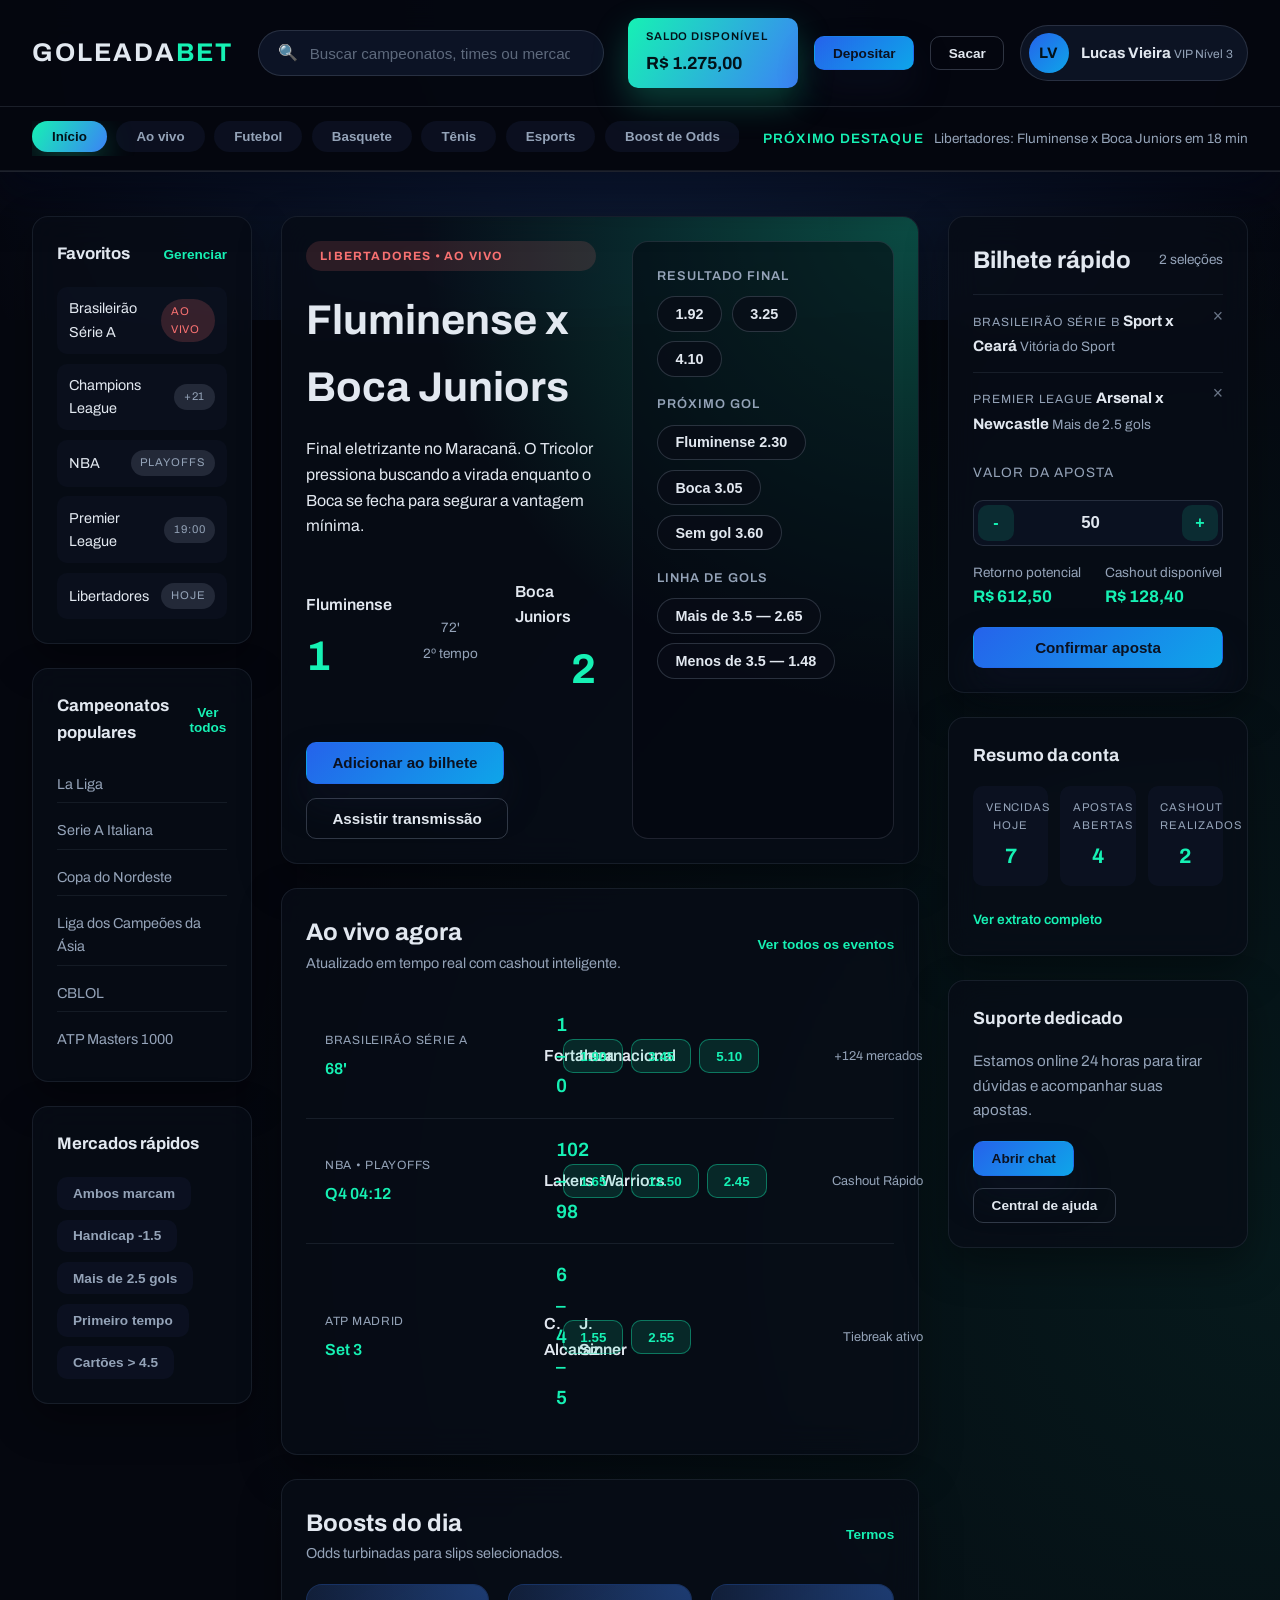
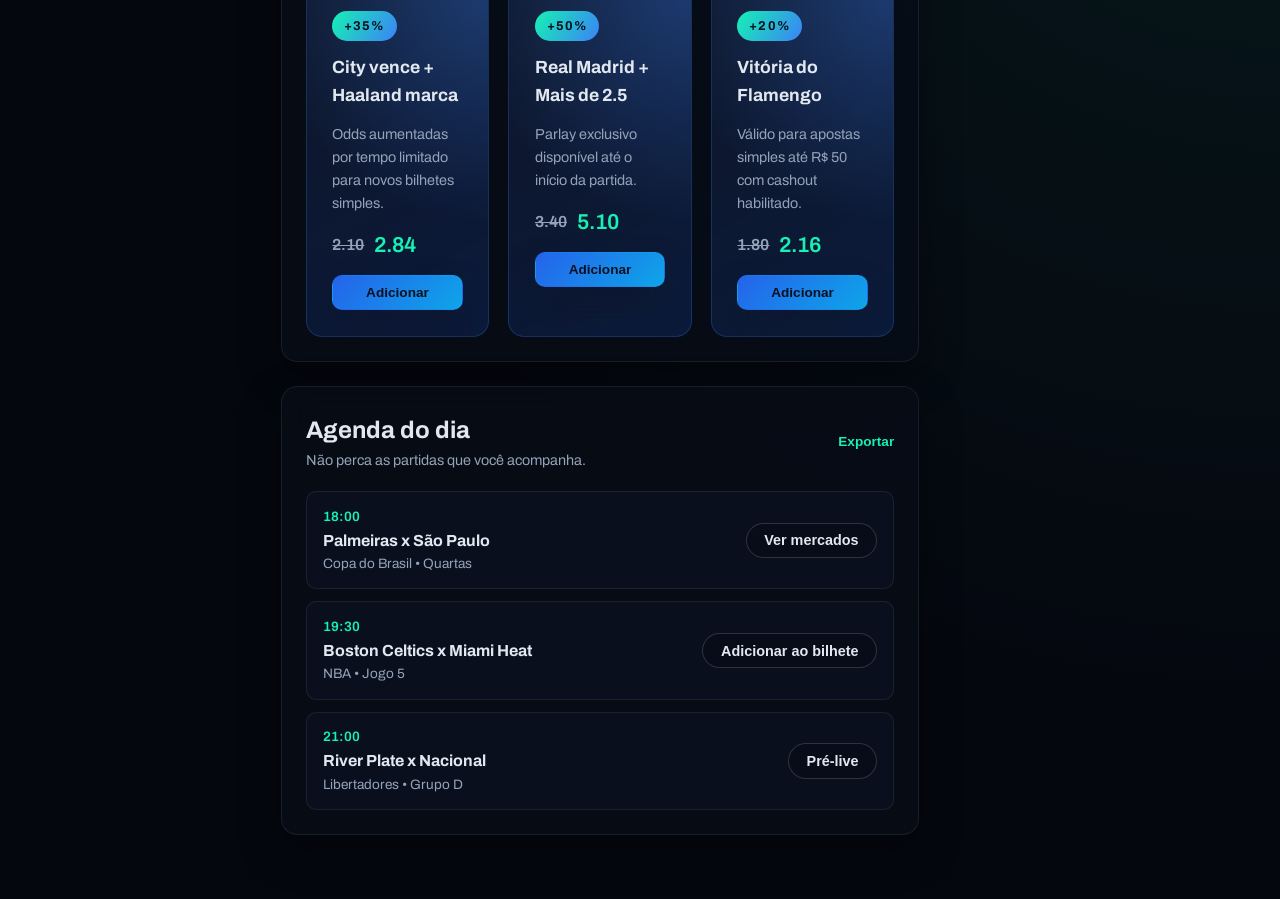
==== dashboard.html @ 5bf26a2f "feat: criar dashboard logado" ====
<!DOCTYPE html>
<html lang="pt-BR">
  <head>
    <meta charset="UTF-8" />
    <meta name="viewport" content="width=device-width, initial-scale=1.0" />
    <title>GoleadaBet &mdash; Painel do jogador</title>
    <link
      rel="preconnect"
      href="https://fonts.googleapis.com"
    />
    <link
      rel="preconnect"
      href="https://fonts.gstatic.com"
      crossorigin
    />
    <link
      href="https://fonts.googleapis.com/css2?family=Archivo:wght@400;500;600;700&display=swap"
      rel="stylesheet"
    />
    <link rel="stylesheet" href="styles.css" />
    <script defer src="script.js"></script>
  </head>
  <body class="dashboard-page">
    <header class="dashboard-header">
      <div class="container dashboard-header__top">
        <div class="logo">Goleada<span>Bet</span></div>
        <form class="dashboard-search" role="search">
          <label for="global-search" class="sr-only">Buscar eventos</label>
          <span aria-hidden="true" class="search-icon">🔍</span>
          <input
            id="global-search"
            type="search"
            placeholder="Buscar campeonatos, times ou mercados"
          />
        </form>
        <div class="header-widgets">
          <div class="balance-card">
            <span class="balance-label">Saldo disponível</span>
            <strong class="balance-amount">R$ 1.275,00</strong>
          </div>
          <button class="btn primary small">Depositar</button>
          <button class="btn ghost small">Sacar</button>
          <div class="user-chip">
            <span class="user-avatar" aria-hidden="true">LV</span>
            <div>
              <strong class="user-name">Lucas Vieira</strong>
              <span class="user-tier">VIP Nível 3</span>
            </div>
          </div>
        </div>
      </div>
      <div class="dashboard-header__nav">
        <div class="container dashboard-header__nav-inner">
          <nav class="category-scroll" aria-label="Navegação principal">
            <button class="category-button active" type="button">Início</button>
            <button class="category-button" type="button">Ao vivo</button>
            <button class="category-button" type="button">Futebol</button>
            <button class="category-button" type="button">Basquete</button>
            <button class="category-button" type="button">Tênis</button>
            <button class="category-button" type="button">Esports</button>
            <button class="category-button" type="button">Boost de Odds</button>
            <button class="category-button" type="button">Promoções</button>
            <button class="category-button" type="button">Resultados</button>
          </nav>
          <div class="live-ticker" role="status">
            <span class="ticker-label">Próximo destaque</span>
            <span class="ticker-match">Libertadores: Fluminense x Boca Juniors em 18 min</span>
          </div>
        </div>
      </div>
    </header>

    <main class="dashboard-main">
      <div class="container dashboard-grid">
        <aside class="dashboard-sidebar" aria-label="Listas de esportes e campeonatos">
          <section class="sidebar-card panel">
            <header class="sidebar-card__header">
              <h2>Favoritos</h2>
              <button class="link-button" type="button">Gerenciar</button>
            </header>
            <ul class="sidebar-list">
              <li>
                <span>Brasileirão Série A</span>
                <span class="sidebar-pill live">AO VIVO</span>
              </li>
              <li>
                <span>Champions League</span>
                <span class="sidebar-pill">+21</span>
              </li>
              <li>
                <span>NBA</span>
                <span class="sidebar-pill">Playoffs</span>
              </li>
              <li>
                <span>Premier League</span>
                <span class="sidebar-pill">19:00</span>
              </li>
              <li>
                <span>Libertadores</span>
                <span class="sidebar-pill">Hoje</span>
              </li>
            </ul>
          </section>

          <section class="sidebar-card panel">
            <header class="sidebar-card__header">
              <h2>Campeonatos populares</h2>
              <button class="link-button" type="button">Ver todos</button>
            </header>
            <ul class="sidebar-list secondary">
              <li>La Liga</li>
              <li>Serie A Italiana</li>
              <li>Copa do Nordeste</li>
              <li>Liga dos Campeões da Ásia</li>
              <li>CBLOL</li>
              <li>ATP Masters 1000</li>
            </ul>
          </section>

          <section class="sidebar-card panel">
            <header class="sidebar-card__header">
              <h2>Mercados rápidos</h2>
            </header>
            <div class="quick-markets">
              <button class="quick-market" type="button">Ambos marcam</button>
              <button class="quick-market" type="button">Handicap -1.5</button>
              <button class="quick-market" type="button">Mais de 2.5 gols</button>
              <button class="quick-market" type="button">Primeiro tempo</button>
              <button class="quick-market" type="button">Cartões &gt; 4.5</button>
            </div>
          </section>
        </aside>

        <div class="dashboard-content">
          <section class="featured-live panel" data-animate="fade-up">
            <div class="featured-live__info">
              <span class="pill pill-live">Libertadores &bull; Ao vivo</span>
              <h1>Fluminense x Boca Juniors</h1>
              <p>
                Final eletrizante no Maracanã. O Tricolor pressiona buscando a virada
                enquanto o Boca se fecha para segurar a vantagem mínima.
              </p>
              <div class="scoreboard">
                <div class="scoreboard-team">
                  <span class="team-name">Fluminense</span>
                  <strong class="team-score">1</strong>
                </div>
                <div class="scoreboard-status">
                  <span class="status-minute">72'</span>
                  <span class="status-period">2º tempo</span>
                </div>
                <div class="scoreboard-team">
                  <span class="team-name">Boca Juniors</span>
                  <strong class="team-score">2</strong>
                </div>
              </div>
              <div class="featured-actions">
                <button class="btn primary">Adicionar ao bilhete</button>
                <button class="btn ghost">Assistir transmissão</button>
              </div>
            </div>
            <div class="featured-live__markets">
              <div class="market-block">
                <span class="market-label">Resultado final</span>
                <div class="market-options">
                  <button class="odd-pill" type="button">1.92</button>
                  <button class="odd-pill" type="button">3.25</button>
                  <button class="odd-pill" type="button">4.10</button>
                </div>
              </div>
              <div class="market-block">
                <span class="market-label">Próximo gol</span>
                <div class="market-options">
                  <button class="odd-pill" type="button">Fluminense 2.30</button>
                  <button class="odd-pill" type="button">Boca 3.05</button>
                  <button class="odd-pill" type="button">Sem gol 3.60</button>
                </div>
              </div>
              <div class="market-block">
                <span class="market-label">Linha de gols</span>
                <div class="market-options">
                  <button class="odd-pill" type="button">Mais de 3.5 &mdash; 2.65</button>
                  <button class="odd-pill" type="button">Menos de 3.5 &mdash; 1.48</button>
                </div>
              </div>
            </div>
          </section>

          <section class="event-group panel" aria-labelledby="ao-vivo-agora">
            <header class="group-header">
              <div>
                <h2 id="ao-vivo-agora">Ao vivo agora</h2>
                <p>Atualizado em tempo real com cashout inteligente.</p>
              </div>
              <button class="link-button" type="button">Ver todos os eventos</button>
            </header>
            <div class="event-table" role="list">
              <article class="event-row" role="listitem">
                <div class="event-league">
                  <span>Brasileirão Série A</span>
                  <span class="event-minute">68'</span>
                </div>
                <div class="event-teams">
                  <span>Fortaleza</span>
                  <span class="event-score">1 &ndash; 0</span>
                  <span>Internacional</span>
                </div>
                <div class="event-odds">
                  <button class="odd-button" type="button">1.90</button>
                  <button class="odd-button" type="button">3.45</button>
                  <button class="odd-button" type="button">5.10</button>
                </div>
                <div class="event-extra">
                  <span>+124 mercados</span>
                </div>
              </article>
              <article class="event-row" role="listitem">
                <div class="event-league">
                  <span>NBA &bull; Playoffs</span>
                  <span class="event-minute">Q4 04:12</span>
                </div>
                <div class="event-teams">
                  <span>Lakers</span>
                  <span class="event-score">102 &ndash; 98</span>
                  <span>Warriors</span>
                </div>
                <div class="event-odds">
                  <button class="odd-button" type="button">1.65</button>
                  <button class="odd-button" type="button">12.50</button>
                  <button class="odd-button" type="button">2.45</button>
                </div>
                <div class="event-extra">
                  <span>Cashout Rápido</span>
                </div>
              </article>
              <article class="event-row" role="listitem">
                <div class="event-league">
                  <span>ATP Madrid</span>
                  <span class="event-minute">Set 3</span>
                </div>
                <div class="event-teams">
                  <span>C. Alcaraz</span>
                  <span class="event-score">6 &ndash; 4 &ndash; 5</span>
                  <span>J. Sinner</span>
                </div>
                <div class="event-odds">
                  <button class="odd-button" type="button">1.55</button>
                  <button class="odd-button" type="button">2.55</button>
                </div>
                <div class="event-extra">
                  <span>Tiebreak ativo</span>
                </div>
              </article>
            </div>
          </section>

          <section class="event-group panel" aria-labelledby="boosts-dia">
            <header class="group-header">
              <div>
                <h2 id="boosts-dia">Boosts do dia</h2>
                <p>Odds turbinadas para slips selecionados.</p>
              </div>
              <button class="link-button" type="button">Termos</button>
            </header>
            <div class="boost-grid">
              <article class="boost-card" data-animate="fade-up">
                <span class="boost-label">+35%</span>
                <h3>City vence + Haaland marca</h3>
                <p>Odds aumentadas por tempo limitado para novos bilhetes simples.</p>
                <div class="boost-odds">
                  <span class="old-odds">2.10</span>
                  <span class="new-odds">2.84</span>
                </div>
                <button class="btn primary small" type="button">Adicionar</button>
              </article>
              <article class="boost-card" data-animate="fade-up">
                <span class="boost-label">+50%</span>
                <h3>Real Madrid + Mais de 2.5</h3>
                <p>Parlay exclusivo disponível até o início da partida.</p>
                <div class="boost-odds">
                  <span class="old-odds">3.40</span>
                  <span class="new-odds">5.10</span>
                </div>
                <button class="btn primary small" type="button">Adicionar</button>
              </article>
              <article class="boost-card" data-animate="fade-up">
                <span class="boost-label">+20%</span>
                <h3>Vitória do Flamengo</h3>
                <p>Válido para apostas simples até R$ 50 com cashout habilitado.</p>
                <div class="boost-odds">
                  <span class="old-odds">1.80</span>
                  <span class="new-odds">2.16</span>
                </div>
                <button class="btn primary small" type="button">Adicionar</button>
              </article>
            </div>
          </section>

          <section class="event-group panel" aria-labelledby="agenda-dia">
            <header class="group-header">
              <div>
                <h2 id="agenda-dia">Agenda do dia</h2>
                <p>Não perca as partidas que você acompanha.</p>
              </div>
              <button class="link-button" type="button">Exportar</button>
            </header>
            <ul class="upcoming-list">
              <li>
                <div>
                  <span class="upcoming-time">18:00</span>
                  <strong>Palmeiras x São Paulo</strong>
                  <span class="upcoming-league">Copa do Brasil &bull; Quartas</span>
                </div>
                <button class="odd-pill" type="button">Ver mercados</button>
              </li>
              <li>
                <div>
                  <span class="upcoming-time">19:30</span>
                  <strong>Boston Celtics x Miami Heat</strong>
                  <span class="upcoming-league">NBA &bull; Jogo 5</span>
                </div>
                <button class="odd-pill" type="button">Adicionar ao bilhete</button>
              </li>
              <li>
                <div>
                  <span class="upcoming-time">21:00</span>
                  <strong>River Plate x Nacional</strong>
                  <span class="upcoming-league">Libertadores &bull; Grupo D</span>
                </div>
                <button class="odd-pill" type="button">Pré-live</button>
              </li>
            </ul>
          </section>
        </div>

        <aside class="dashboard-right" aria-label="Resumo da conta e bilhete">
          <section class="betslip panel" aria-labelledby="bilhete-titulo">
            <header class="betslip-header">
              <h2 id="bilhete-titulo">Bilhete rápido</h2>
              <span class="betslip-count">2 seleções</span>
            </header>
            <div class="betslip-selections">
              <article class="selection">
                <div>
                  <span class="selection-league">Brasileirão Série B</span>
                  <strong class="selection-match">Sport x Ceará</strong>
                  <span class="selection-market">Vitória do Sport</span>
                </div>
                <button class="remove-selection" type="button" aria-label="Remover seleção">&times;</button>
              </article>
              <article class="selection">
                <div>
                  <span class="selection-league">Premier League</span>
                  <strong class="selection-match">Arsenal x Newcastle</strong>
                  <span class="selection-market">Mais de 2.5 gols</span>
                </div>
                <button class="remove-selection" type="button" aria-label="Remover seleção">&times;</button>
              </article>
            </div>
            <div class="betslip-stake">
              <label for="stake" class="stake-label">Valor da aposta</label>
              <div class="stake-control">
                <button type="button" class="stake-adjust">-</button>
                <input id="stake" type="number" value="50" min="10" step="10" />
                <button type="button" class="stake-adjust">+</button>
              </div>
              <div class="stake-summary">
                <div>
                  <span>Retorno potencial</span>
                  <strong>R$ 612,50</strong>
                </div>
                <div>
                  <span>Cashout disponível</span>
                  <strong>R$ 128,40</strong>
                </div>
              </div>
              <button class="btn primary full" type="button">Confirmar aposta</button>
            </div>
          </section>

          <section class="account panel">
            <h2>Resumo da conta</h2>
            <dl class="account-stats">
              <div>
                <dt>Vencidas hoje</dt>
                <dd>7</dd>
              </div>
              <div>
                <dt>Apostas abertas</dt>
                <dd>4</dd>
              </div>
              <div>
                <dt>Cashout realizados</dt>
                <dd>2</dd>
              </div>
            </dl>
            <a class="link-button" href="#">Ver extrato completo</a>
          </section>

          <section class="support panel">
            <h2>Suporte dedicado</h2>
            <p>Estamos online 24 horas para tirar dúvidas e acompanhar suas apostas.</p>
            <div class="support-actions">
              <button class="btn primary small" type="button">Abrir chat</button>
              <button class="btn ghost small" type="button">Central de ajuda</button>
            </div>
          </section>
        </aside>
      </div>
    </main>
  </body>
</html>
---- styles.css ----
:root {
  --color-background: #05070f;
  --color-surface: #0f172a;
  --color-surface-light: rgba(15, 23, 42, 0.7);
  --color-card: rgba(255, 255, 255, 0.06);
  --color-highlight: #16f1b4;
  --color-highlight-dark: #13c592;
  --color-accent: #4b8bff;
  --color-text: #e2e8f0;
  --color-muted: #94a3b8;
  --radius-lg: 24px;
  --radius-md: 16px;
  --radius-sm: 10px;
  --shadow-soft: 0 20px 35px rgba(15, 23, 42, 0.45);
  --shadow-card: 0 16px 40px rgba(0, 0, 0, 0.35);
  --gradient-primary: linear-gradient(135deg, #2563eb, #0ea5e9);
  --gradient-highlight: linear-gradient(120deg, #16f1b4, #3b82f6);
}

* {
  margin: 0;
  padding: 0;
  box-sizing: border-box;
}

body {
  font-family: 'Archivo', system-ui, -apple-system, BlinkMacSystemFont, 'Segoe UI',
    sans-serif;
  background: radial-gradient(circle at top, rgba(59, 130, 246, 0.14), transparent)
      0 0/100% 300px no-repeat,
    var(--color-background);
  color: var(--color-text);
  line-height: 1.6;
  min-height: 100vh;
}

a {
  color: inherit;
  text-decoration: none;
}

img {
  max-width: 100%;
  display: block;
}

html.js [data-animate='fade-up'] {
  opacity: 0;
  transform: translateY(28px);
  transition: opacity 0.6s ease, transform 0.6s ease;
}

.in-view {
  opacity: 1 !important;
  transform: translateY(0) !important;
}

.container {
  width: min(1200px, 92vw);
  margin: 0 auto;
}

.top-bar {
  background: rgba(15, 23, 42, 0.9);
  border-bottom: 1px solid rgba(148, 163, 184, 0.2);
  font-size: 0.85rem;
  color: var(--color-muted);
  position: relative;
  z-index: 10;
}

.top-bar .container {
  display: flex;
  justify-content: center;
  gap: 0.75rem;
  padding: 0.6rem 0;
  letter-spacing: 0.03em;
}

.main-nav {
  position: sticky;
  top: 0;
  z-index: 50;
  background: rgba(5, 7, 15, 0.85);
  backdrop-filter: blur(18px);
  border-bottom: 1px solid rgba(148, 163, 184, 0.2);
}

.main-nav .container {
  display: flex;
  align-items: center;
  justify-content: space-between;
  gap: 1rem;
  padding: 1rem 0;
}

.logo {
  font-weight: 700;
  font-size: 1.6rem;
  letter-spacing: 0.08em;
  text-transform: uppercase;
}

.logo span {
  color: var(--color-highlight);
}

.nav-links {
  list-style: none;
  display: flex;
  gap: 1.5rem;
  font-size: 0.95rem;
  color: var(--color-muted);
}

.nav-links a:hover {
  color: var(--color-highlight);
}

.nav-actions {
  display: flex;
  gap: 0.75rem;
}

.btn {
  padding: 0.7rem 1.6rem;
  font-weight: 600;
  font-size: 0.95rem;
  border-radius: var(--radius-sm);
  border: 1px solid transparent;
  cursor: pointer;
  transition: all 0.3s ease;
}

.btn.primary {
  background: var(--gradient-primary);
  color: #0b1120;
  box-shadow: var(--shadow-soft);
}

.btn.primary:hover {
  filter: brightness(1.1);
  transform: translateY(-2px);
}

.btn.ghost {
  background: transparent;
  border-color: rgba(148, 163, 184, 0.3);
  color: var(--color-text);
}

.btn.ghost:hover {
  border-color: var(--color-highlight);
  color: var(--color-highlight);
}

.btn.full {
  width: 100%;
}

main section {
  padding: clamp(3rem, 6vw, 5.5rem) 0;
}

.hero {
  background: radial-gradient(circle at top right, rgba(37, 99, 235, 0.22), transparent 55%),
    radial-gradient(circle at center left, rgba(20, 184, 166, 0.28), transparent 60%);
}

.hero .container {
  display: grid;
  grid-template-columns: repeat(2, minmax(0, 1fr));
  gap: 3rem;
  align-items: center;
}

.hero h1 {
  font-size: clamp(2.4rem, 4vw, 3.4rem);
  line-height: 1.15;
  margin-bottom: 1rem;
}

.hero p {
  max-width: 520px;
  color: var(--color-muted);
  margin-bottom: 1.5rem;
}

.hero-actions {
  display: flex;
  gap: 1rem;
  flex-wrap: wrap;
  margin-bottom: 2rem;
}

.hero-stats {
  display: grid;
  grid-template-columns: repeat(3, minmax(0, 1fr));
  gap: 1rem;
}

.stat-card {
  background: rgba(15, 23, 42, 0.7);
  padding: 1.1rem 1rem;
  border-radius: var(--radius-md);
  border: 1px solid rgba(148, 163, 184, 0.15);
}

.stat-value {
  font-size: 1.3rem;
  font-weight: 700;
  display: block;
}

.stat-label {
  font-size: 0.85rem;
  color: var(--color-muted);
}

.hero-card {
  background: linear-gradient(160deg, rgba(59, 130, 246, 0.25), rgba(14, 165, 233, 0.1));
  padding: 2rem;
  border-radius: var(--radius-lg);
  border: 1px solid rgba(148, 163, 184, 0.2);
  backdrop-filter: blur(14px);
  box-shadow: var(--shadow-card);
  display: flex;
  flex-direction: column;
  gap: 1.5rem;
}

.hero-card__header {
  display: flex;
  align-items: center;
  justify-content: space-between;
  gap: 0.75rem;
  font-size: 0.9rem;
  color: var(--color-muted);
}

.live-dot {
  width: 10px;
  height: 10px;
  border-radius: 50%;
  background: #f87171;
  position: relative;
  display: inline-block;
}

.live-dot::after {
  content: '';
  position: absolute;
  inset: -6px;
  border-radius: 50%;
  border: 1px solid rgba(248, 113, 113, 0.6);
}

.hero-card__match {
  display: grid;
  grid-template-columns: repeat(3, minmax(0, 1fr));
  align-items: center;
  gap: 1.5rem;
}

.team {
  display: flex;
  flex-direction: column;
  gap: 0.4rem;
}

.team-name {
  font-weight: 600;
}

.team-score {
  font-size: 1.6rem;
  font-weight: 700;
}

.match-info {
  text-align: center;
  font-size: 0.85rem;
  color: var(--color-muted);
}

.hero-card__markets {
  display: grid;
  gap: 1rem;
}

.hero-card__markets div {
  display: flex;
  align-items: center;
  justify-content: space-between;
  font-size: 0.9rem;
}

.hero-card__markets strong {
  font-size: 1.1rem;
  color: var(--color-highlight);
}

.features .container {
  display: grid;
  grid-template-columns: repeat(3, minmax(0, 1fr));
  gap: 1.5rem;
}

.feature-card {
  background: var(--color-card);
  padding: 2rem;
  border-radius: var(--radius-md);
  border: 1px solid rgba(148, 163, 184, 0.1);
  backdrop-filter: blur(8px);
}

.feature-card h3 {
  margin-bottom: 0.75rem;
  font-size: 1.3rem;
}

.feature-card p {
  color: var(--color-muted);
  font-size: 0.95rem;
}

.section-header {
  display: flex;
  justify-content: space-between;
  align-items: center;
  flex-wrap: wrap;
  gap: 1.5rem;
  margin-bottom: 2.5rem;
}

.section-header h2 {
  font-size: clamp(1.8rem, 3vw, 2.4rem);
}

.section-header p {
  color: var(--color-muted);
}

.filters {
  display: flex;
  gap: 0.75rem;
  background: rgba(15, 23, 42, 0.6);
  padding: 0.5rem;
  border-radius: 999px;
  border: 1px solid rgba(148, 163, 184, 0.15);
}

.filter-button {
  border: none;
  background: transparent;
  color: var(--color-muted);
  font-weight: 600;
  padding: 0.45rem 1.2rem;
  border-radius: 999px;
  cursor: pointer;
  transition: all 0.3s ease;
}

.filter-button.active {
  background: var(--gradient-highlight);
  color: #021219;
  box-shadow: 0 10px 20px rgba(22, 241, 180, 0.25);
}

.odds-grid {
  display: grid;
  grid-template-columns: repeat(4, minmax(0, 1fr));
  gap: 1.5rem;
}

.odds-card {
  background: rgba(8, 13, 23, 0.8);
  border: 1px solid rgba(148, 163, 184, 0.12);
  border-radius: var(--radius-md);
  padding: 1.75rem;
  display: flex;
  flex-direction: column;
  gap: 1.2rem;
  position: relative;
  overflow: hidden;
  min-height: 240px;
}

.odds-card.hidden {
  display: none;
}

.odds-card::before {
  content: '';
  position: absolute;
  inset: 0;
  background: linear-gradient(140deg, rgba(37, 99, 235, 0.18), transparent 55%);
  pointer-events: none;
}

.odds-card header,
.odds-card footer,
.odds-card .match,
.odds-card .stat-line {
  position: relative;
  z-index: 1;
}

.odds-card header {
  display: flex;
  justify-content: space-between;
  font-size: 0.85rem;
  color: var(--color-muted);
}

.match {
  display: grid;
  gap: 1rem;
}

.club {
  display: flex;
  align-items: center;
  justify-content: space-between;
}

.club strong {
  font-size: 1.1rem;
  color: var(--color-highlight);
}

.split-line {
  height: 1px;
  background: rgba(148, 163, 184, 0.1);
}

.stat-line {
  display: flex;
  align-items: center;
  justify-content: space-between;
  font-size: 0.9rem;
  color: var(--color-muted);
}

.odds-card footer {
  display: flex;
  align-items: center;
  justify-content: space-between;
  font-size: 0.8rem;
  color: var(--color-muted);
}

.upcoming {
  background: linear-gradient(180deg, rgba(15, 23, 42, 0.7), transparent 80%);
}

.schedule {
  display: grid;
  grid-template-columns: repeat(4, minmax(0, 1fr));
  gap: 1.5rem;
}

.schedule article {
  background: rgba(8, 11, 20, 0.82);
  border-radius: var(--radius-md);
  padding: 1.8rem;
  border: 1px solid rgba(148, 163, 184, 0.12);
  backdrop-filter: blur(6px);
  display: grid;
  gap: 0.75rem;
}

.schedule h3 {
  font-size: 1.2rem;
}

.schedule p {
  color: var(--color-muted);
  font-size: 0.9rem;
}

.schedule .tag {
  font-size: 0.8rem;
  letter-spacing: 0.08em;
  text-transform: uppercase;
  color: var(--color-highlight);
}

.schedule .odds {
  display: flex;
  gap: 1rem;
  color: var(--color-highlight);
  font-weight: 600;
}

.promotions {
  background: linear-gradient(135deg, rgba(16, 185, 129, 0.08), rgba(59, 130, 246, 0.08));
}

.promo-grid {
  display: grid;
  grid-template-columns: repeat(3, minmax(0, 1fr));
  gap: 1.5rem;
}

.promo-card {
  padding: 2.2rem;
  border-radius: var(--radius-md);
  background: rgba(2, 6, 23, 0.85);
  border: 1px solid rgba(148, 163, 184, 0.15);
  display: grid;
  gap: 1rem;
  position: relative;
  overflow: hidden;
}

.promo-card::after {
  content: '';
  position: absolute;
  inset: 0;
  background: linear-gradient(145deg, rgba(22, 241, 180, 0.18), transparent 60%);
  pointer-events: none;
}

.promo-card h3 {
  font-size: 1.4rem;
}

.promo-card p {
  font-size: 0.95rem;
  color: var(--color-muted);
}

.promo-card .bonus {
  display: inline-flex;
  align-items: center;
  justify-content: center;
  padding: 0.4rem 0.8rem;
  border-radius: 999px;
  background: rgba(22, 241, 180, 0.12);
  color: var(--color-highlight);
  font-size: 0.8rem;
  font-weight: 700;
}

.app-banner .container {
  background: linear-gradient(135deg, rgba(37, 99, 235, 0.25), rgba(30, 64, 175, 0.7));
  border-radius: var(--radius-lg);
  padding: clamp(2.5rem, 4vw, 4rem);
  display: grid;
  grid-template-columns: repeat(2, minmax(0, 1fr));
  gap: 3rem;
  align-items: center;
  border: 1px solid rgba(148, 163, 184, 0.25);
  box-shadow: var(--shadow-card);
  position: relative;
  overflow: hidden;
}

.app-banner .container::after {
  content: '';
  position: absolute;
  inset: 0;
  background: linear-gradient(140deg, rgba(22, 241, 180, 0.2), transparent 60%);
  pointer-events: none;
}

.app-content {
  position: relative;
  z-index: 1;
  display: grid;
  gap: 1.2rem;
}

.app-content p {
  color: rgba(226, 232, 240, 0.85);
}

.store-buttons {
  display: flex;
  gap: 1rem;
  flex-wrap: wrap;
}

.store {
  display: inline-flex;
  align-items: center;
  justify-content: center;
  padding: 0.7rem 1.4rem;
  border-radius: 12px;
  font-weight: 600;
  border: 1px solid rgba(226, 232, 240, 0.3);
  transition: transform 0.3s ease;
}

.store:hover {
  transform: translateY(-2px);
}

.store.apple {
  background: rgba(15, 23, 42, 0.6);
}

.store.android {
  background: rgba(22, 241, 180, 0.12);
  color: var(--color-highlight);
}

.app-phones {
  position: relative;
  height: 320px;
}

.phone {
  position: absolute;
  width: 160px;
  height: 320px;
  border-radius: 32px;
  background: radial-gradient(circle at top, rgba(15, 23, 42, 0.1), rgba(15, 23, 42, 0.8)),
    #020617;
  border: 6px solid rgba(226, 232, 240, 0.08);
  top: 0;
  right: 20%;
  transform: rotate(-6deg);
  box-shadow: var(--shadow-soft);
}

.phone.secondary {
  right: 0;
  top: 30px;
  transform: rotate(8deg);
}

.footer {
  background: #030712;
  border-top: 1px solid rgba(148, 163, 184, 0.2);
  padding: 3rem 0;
}

.footer .container {
  display: grid;
  grid-template-columns: minmax(0, 1fr) minmax(0, 1.2fr) minmax(0, 0.8fr);
  gap: 2.5rem;
  align-items: flex-start;
}

.footer p {
  color: var(--color-muted);
  margin-top: 0.6rem;
}

.footer-links {
  display: grid;
  grid-template-columns: repeat(3, minmax(0, 1fr));
  gap: 1.5rem;
}

.footer-links h4 {
  margin-bottom: 0.75rem;
  font-size: 0.95rem;
  text-transform: uppercase;
  letter-spacing: 0.08em;
}

.footer-links a {
  display: block;
  margin-bottom: 0.4rem;
  color: var(--color-muted);
  font-size: 0.9rem;
}

.footer-links a:hover {
  color: var(--color-highlight);
}

.footer-social {
  display: grid;
  gap: 0.75rem;
  justify-items: flex-end;
}

.footer-social .social-links {
  display: flex;
  gap: 0.8rem;
}

.footer-social a {
  color: var(--color-muted);
  font-size: 0.9rem;
}

.footer-social a:hover {
  color: var(--color-highlight);
}

@media (max-width: 1024px) {
  .hero .container,
  .app-banner .container {
    grid-template-columns: 1fr;
  }

  .hero-card {
    order: -1;
  }

  .odds-grid {
    grid-template-columns: repeat(2, minmax(0, 1fr));
  }

  .schedule {
    grid-template-columns: repeat(2, minmax(0, 1fr));
  }

  .features .container,
  .promo-grid {
    grid-template-columns: repeat(2, minmax(0, 1fr));
  }

  .footer .container {
    grid-template-columns: 1fr;
  }

  .footer-social {
    justify-items: flex-start;
  }
}

@media (max-width: 768px) {
  .nav-links {
    display: none;
  }

  .hero-stats {
    grid-template-columns: repeat(2, minmax(0, 1fr));
  }

  .odds-grid {
    grid-template-columns: 1fr;
  }

  .schedule {
    grid-template-columns: 1fr;
  }

  .features .container,
  .promo-grid {
    grid-template-columns: 1fr;
  }

  .app-phones {
    display: none;
  }
}

@media (max-width: 480px) {
  .hero-actions {
    flex-direction: column;
  }

  .hero-stats {
    grid-template-columns: 1fr;
  }

  .filters {
    width: 100%;
    justify-content: space-between;
  }

  .filter-button {
    flex: 1;
    padding-inline: 0.5rem;
  }

  .store-buttons {
    flex-direction: column;
    align-items: stretch;
  }
}

/* ===== Dashboard (área logada) ===== */
body.dashboard-page {
  background: radial-gradient(circle at top, rgba(59, 130, 246, 0.2), transparent)
      0 0/100% 320px no-repeat,
    radial-gradient(circle at center right, rgba(22, 241, 180, 0.08), transparent 60%),
    var(--color-background);
}

body.dashboard-page .container {
  width: min(1280px, 95vw);
}

body.dashboard-page main section {
  padding: 0;
}

.sr-only {
  position: absolute;
  width: 1px;
  height: 1px;
  padding: 0;
  margin: -1px;
  overflow: hidden;
  clip: rect(0, 0, 0, 0);
  white-space: nowrap;
  border: 0;
}

.dashboard-header {
  position: sticky;
  top: 0;
  z-index: 60;
  background: rgba(5, 7, 15, 0.96);
  backdrop-filter: blur(18px);
  border-bottom: 1px solid rgba(148, 163, 184, 0.18);
  box-shadow: 0 20px 40px rgba(2, 6, 23, 0.55);
}

.dashboard-header__top {
  display: flex;
  align-items: center;
  gap: 1.5rem;
  padding: 1.1rem 0;
}

.dashboard-search {
  flex: 1;
  display: flex;
  align-items: center;
  gap: 0.75rem;
  background: rgba(15, 23, 42, 0.85);
  border: 1px solid rgba(148, 163, 184, 0.2);
  border-radius: 999px;
  padding: 0.55rem 1.2rem;
  color: var(--color-muted);
}

.dashboard-search input {
  flex: 1;
  background: transparent;
  border: none;
  color: var(--color-text);
  font-size: 0.95rem;
  outline: none;
}

.dashboard-search input::placeholder {
  color: rgba(148, 163, 184, 0.6);
}

.search-icon {
  font-size: 1rem;
}

.header-widgets {
  display: flex;
  align-items: center;
  gap: 1rem;
}

.balance-card {
  background: var(--gradient-highlight);
  padding: 0.65rem 1.1rem;
  border-radius: var(--radius-sm);
  color: #021219;
  min-width: 170px;
  display: flex;
  flex-direction: column;
  gap: 0.25rem;
  box-shadow: 0 14px 35px rgba(22, 241, 180, 0.25);
}

.balance-label {
  font-size: 0.7rem;
  font-weight: 600;
  letter-spacing: 0.08em;
  text-transform: uppercase;
}

.balance-amount {
  font-size: 1.1rem;
  font-weight: 700;
}

.btn.small {
  padding: 0.55rem 1.1rem;
  font-size: 0.85rem;
}

.user-chip {
  display: flex;
  align-items: center;
  gap: 0.75rem;
  background: rgba(15, 23, 42, 0.8);
  border: 1px solid rgba(148, 163, 184, 0.2);
  border-radius: 999px;
  padding: 0.45rem 0.9rem 0.45rem 0.45rem;
}

.user-avatar {
  display: inline-flex;
  align-items: center;
  justify-content: center;
  width: 40px;
  height: 40px;
  border-radius: 999px;
  background: var(--gradient-primary);
  color: #021219;
  font-weight: 700;
  font-size: 0.95rem;
}

.user-name {
  font-size: 0.95rem;
}

.user-tier {
  font-size: 0.75rem;
  color: var(--color-muted);
}

.dashboard-header__nav {
  border-top: 1px solid rgba(148, 163, 184, 0.16);
  border-bottom: 1px solid rgba(148, 163, 184, 0.12);
  background: rgba(5, 7, 15, 0.92);
}

.dashboard-header__nav-inner {
  display: flex;
  align-items: center;
  justify-content: space-between;
  gap: 1.5rem;
  padding: 0.85rem 0;
}

.category-scroll {
  display: flex;
  gap: 0.6rem;
  overflow-x: auto;
  padding-bottom: 0.3rem;
  scrollbar-width: none;
}

.category-scroll::-webkit-scrollbar {
  display: none;
}

.category-button {
  border: none;
  background: rgba(15, 23, 42, 0.6);
  color: var(--color-muted);
  font-weight: 600;
  padding: 0.5rem 1.25rem;
  border-radius: 999px;
  cursor: pointer;
  transition: all 0.3s ease;
  white-space: nowrap;
}

.category-button:hover {
  color: var(--color-highlight);
}

.category-button.active {
  background: var(--gradient-highlight);
  color: #021219;
  box-shadow: 0 10px 30px rgba(22, 241, 180, 0.25);
}

.live-ticker {
  display: flex;
  align-items: center;
  gap: 0.65rem;
  color: var(--color-muted);
  font-size: 0.85rem;
  white-space: nowrap;
}

.ticker-label {
  text-transform: uppercase;
  letter-spacing: 0.08em;
  font-weight: 600;
  color: var(--color-highlight);
}

.dashboard-main {
  padding: 2.75rem 0 4rem;
}

.dashboard-grid {
  display: grid;
  grid-template-columns: 240px minmax(0, 1fr) 320px;
  gap: 1.8rem;
  align-items: flex-start;
}

.dashboard-sidebar,
.dashboard-content,
.dashboard-right {
  display: flex;
  flex-direction: column;
  gap: 1.5rem;
}

.dashboard-page .panel {
  background: rgba(8, 13, 23, 0.82);
  border: 1px solid rgba(148, 163, 184, 0.12);
  border-radius: var(--radius-md);
  padding: 1.5rem;
  box-shadow: var(--shadow-card);
  backdrop-filter: blur(16px);
}

.sidebar-card__header {
  display: flex;
  align-items: center;
  justify-content: space-between;
  margin-bottom: 1.2rem;
  gap: 0.75rem;
}

.sidebar-card h2 {
  font-size: 1.05rem;
}

.sidebar-list {
  list-style: none;
  display: flex;
  flex-direction: column;
  gap: 0.6rem;
}

.sidebar-list li {
  display: flex;
  align-items: center;
  justify-content: space-between;
  gap: 0.75rem;
  background: rgba(15, 23, 42, 0.4);
  border-radius: var(--radius-sm);
  padding: 0.65rem 0.75rem;
  transition: background 0.3s ease;
  font-size: 0.9rem;
}

.sidebar-list li:hover {
  background: rgba(37, 99, 235, 0.16);
}

.sidebar-list.secondary li {
  background: transparent;
  padding: 0.4rem 0;
  color: var(--color-muted);
  border-bottom: 1px solid rgba(148, 163, 184, 0.1);
  border-radius: 0;
}

.sidebar-list.secondary li:last-child {
  border-bottom: none;
}

.sidebar-pill {
  font-size: 0.7rem;
  text-transform: uppercase;
  letter-spacing: 0.08em;
  background: rgba(148, 163, 184, 0.18);
  color: var(--color-muted);
  border-radius: 999px;
  padding: 0.25rem 0.6rem;
}

.sidebar-pill.live {
  background: rgba(248, 113, 113, 0.18);
  color: #f87171;
}

.quick-markets {
  display: flex;
  flex-wrap: wrap;
  gap: 0.6rem;
}

.quick-market {
  border: none;
  border-radius: var(--radius-sm);
  padding: 0.55rem 1rem;
  background: rgba(15, 23, 42, 0.55);
  color: var(--color-muted);
  font-weight: 600;
  font-size: 0.85rem;
  cursor: pointer;
  transition: all 0.3s ease;
}

.quick-market:hover {
  background: rgba(37, 99, 235, 0.22);
  color: var(--color-highlight);
}

.featured-live {
  position: relative;
  overflow: hidden;
  display: grid;
  grid-template-columns: minmax(0, 1.05fr) minmax(0, 0.95fr);
  gap: 2.25rem;
  padding: 2.1rem 2.4rem;
  background: linear-gradient(135deg, rgba(37, 99, 235, 0.3), rgba(14, 165, 233, 0.08));
}

.featured-live::after {
  content: '';
  position: absolute;
  inset: 0;
  background: radial-gradient(circle at top right, rgba(22, 241, 180, 0.28), transparent 55%);
  pointer-events: none;
}

.featured-live__info {
  position: relative;
  z-index: 1;
  display: flex;
  flex-direction: column;
  gap: 1rem;
}

.pill {
  display: inline-flex;
  align-items: center;
  gap: 0.4rem;
  padding: 0.35rem 0.9rem;
  border-radius: 999px;
  font-size: 0.75rem;
  text-transform: uppercase;
  letter-spacing: 0.1em;
  background: rgba(15, 23, 42, 0.65);
  color: var(--color-highlight);
  font-weight: 700;
}

.pill-live {
  background: rgba(248, 113, 113, 0.15);
  color: #f87171;
}

.featured-live h1 {
  font-size: clamp(1.8rem, 3.4vw, 2.6rem);
}

.scoreboard {
  display: grid;
  grid-template-columns: repeat(3, minmax(0, 1fr));
  align-items: center;
  gap: 1.5rem;
  margin: 1.5rem 0;
}

.scoreboard-team {
  display: flex;
  flex-direction: column;
  gap: 0.35rem;
}

.scoreboard-team:last-child {
  align-items: flex-end;
}

.team-score {
  font-size: clamp(2rem, 4vw, 2.6rem);
  font-weight: 700;
  color: var(--color-highlight);
}

.scoreboard-status {
  text-align: center;
  font-size: 0.85rem;
  color: var(--color-muted);
  display: flex;
  flex-direction: column;
  gap: 0.25rem;
}

.featured-actions {
  display: flex;
  flex-wrap: wrap;
  gap: 0.9rem;
}

.featured-live__markets {
  position: relative;
  z-index: 1;
  display: flex;
  flex-direction: column;
  gap: 1.1rem;
  background: rgba(5, 7, 15, 0.55);
  border-radius: var(--radius-md);
  border: 1px solid rgba(148, 163, 184, 0.18);
  padding: 1.5rem;
}

.market-block {
  display: flex;
  flex-direction: column;
  gap: 0.6rem;
}

.market-label {
  font-size: 0.8rem;
  letter-spacing: 0.08em;
  text-transform: uppercase;
  color: var(--color-muted);
  font-weight: 600;
}

.market-options {
  display: flex;
  flex-wrap: wrap;
  gap: 0.6rem;
}

.odd-pill {
  display: inline-flex;
  align-items: center;
  gap: 0.35rem;
  border-radius: 999px;
  border: 1px solid rgba(148, 163, 184, 0.25);
  padding: 0.55rem 1.1rem;
  background: rgba(8, 13, 23, 0.75);
  color: var(--color-text);
  font-weight: 600;
  font-size: 0.9rem;
  cursor: pointer;
  transition: all 0.3s ease;
}

.odd-pill:hover {
  border-color: rgba(22, 241, 180, 0.55);
  color: var(--color-highlight);
}

.event-group {
  gap: 1.4rem;
}

.group-header {
  display: flex;
  align-items: center;
  justify-content: space-between;
  gap: 1.5rem;
  margin-bottom: 1.2rem;
}

.group-header p {
  color: var(--color-muted);
  font-size: 0.9rem;
}

.link-button {
  border: none;
  background: none;
  color: var(--color-highlight);
  font-weight: 600;
  font-size: 0.85rem;
  cursor: pointer;
  display: inline-flex;
  align-items: center;
  gap: 0.35rem;
}

.link-button:hover {
  text-decoration: underline;
}

.event-table {
  display: flex;
  flex-direction: column;
}

.event-row {
  display: grid;
  grid-template-columns: 200px minmax(0, 1fr) 220px 120px;
  align-items: center;
  gap: 1.2rem;
  padding: 1rem 1.2rem;
  border-top: 1px solid rgba(148, 163, 184, 0.12);
  transition: background 0.3s ease;
}

.event-row:first-child {
  border-top: none;
  border-radius: var(--radius-sm) var(--radius-sm) 0 0;
}

.event-row:last-child {
  border-radius: 0 0 var(--radius-sm) var(--radius-sm);
}

.event-row:hover {
  background: rgba(37, 99, 235, 0.12);
}

.event-league span:first-child {
  display: block;
  font-size: 0.75rem;
  letter-spacing: 0.06em;
  text-transform: uppercase;
  color: var(--color-muted);
}

.event-minute {
  display: inline-block;
  margin-top: 0.35rem;
  font-weight: 600;
  color: var(--color-highlight);
}

.event-teams {
  display: grid;
  grid-template-columns: minmax(0, 1fr) auto minmax(0, 1fr);
  gap: 0.75rem;
  font-weight: 600;
  align-items: center;
}

.event-score {
  font-size: 1.2rem;
  color: var(--color-highlight);
}

.event-odds {
  display: flex;
  gap: 0.5rem;
  flex-wrap: wrap;
}

.odd-button {
  border: 1px solid rgba(22, 241, 180, 0.4);
  background: rgba(22, 241, 180, 0.12);
  color: var(--color-highlight);
  font-weight: 600;
  padding: 0.55rem 1rem;
  border-radius: var(--radius-sm);
  cursor: pointer;
  transition: all 0.3s ease;
}

.odd-button:hover {
  transform: translateY(-2px);
  background: rgba(22, 241, 180, 0.2);
}

.event-extra {
  text-align: right;
  font-size: 0.8rem;
  color: var(--color-muted);
}

.boost-grid {
  display: grid;
  grid-template-columns: repeat(3, minmax(0, 1fr));
  gap: 1.2rem;
}

.boost-card {
  position: relative;
  overflow: hidden;
  display: flex;
  flex-direction: column;
  gap: 0.8rem;
  padding: 1.6rem;
  border-radius: var(--radius-md);
  border: 1px solid rgba(59, 130, 246, 0.24);
  background: linear-gradient(150deg, rgba(15, 23, 42, 0.9), rgba(37, 99, 235, 0.18));
}

.boost-card::after {
  content: '';
  position: absolute;
  inset: 0;
  background: radial-gradient(circle at top right, rgba(59, 130, 246, 0.35), transparent 60%);
  pointer-events: none;
}

.boost-card > * {
  position: relative;
  z-index: 1;
}

.boost-label {
  align-self: flex-start;
  background: var(--gradient-highlight);
  color: #021219;
  padding: 0.3rem 0.75rem;
  border-radius: 999px;
  font-size: 0.8rem;
  font-weight: 700;
  letter-spacing: 0.08em;
}

.boost-card h3 {
  font-size: 1.1rem;
}

.boost-card p {
  color: var(--color-muted);
  font-size: 0.9rem;
}

.boost-odds {
  display: flex;
  align-items: center;
  gap: 0.6rem;
  font-weight: 600;
}

.old-odds {
  color: var(--color-muted);
  text-decoration: line-through;
}

.new-odds {
  font-size: 1.35rem;
  color: var(--color-highlight);
}

.upcoming-list {
  list-style: none;
  display: flex;
  flex-direction: column;
  gap: 0.75rem;
}

.upcoming-list li {
  display: flex;
  align-items: center;
  justify-content: space-between;
  gap: 1rem;
  padding: 0.85rem 1rem;
  border-radius: var(--radius-sm);
  border: 1px solid rgba(148, 163, 184, 0.12);
  background: rgba(15, 23, 42, 0.45);
  transition: border 0.3s ease;
}

.upcoming-list li:hover {
  border-color: rgba(22, 241, 180, 0.45);
}

.upcoming-time {
  display: block;
  font-size: 0.85rem;
  font-weight: 600;
  color: var(--color-highlight);
}

.upcoming-league {
  display: block;
  font-size: 0.85rem;
  color: var(--color-muted);
}

.betslip {
  gap: 1.2rem;
}

.betslip-header {
  display: flex;
  align-items: center;
  justify-content: space-between;
  gap: 0.75rem;
  border-bottom: 1px solid rgba(148, 163, 184, 0.12);
  padding-bottom: 0.9rem;
}

.betslip-count {
  font-size: 0.85rem;
  color: var(--color-muted);
}

.selection {
  display: flex;
  align-items: flex-start;
  justify-content: space-between;
  gap: 0.85rem;
  padding: 0.8rem 0;
  border-bottom: 1px solid rgba(148, 163, 184, 0.12);
}

.selection:last-child {
  border-bottom: none;
}

.selection-league {
  font-size: 0.75rem;
  text-transform: uppercase;
  letter-spacing: 0.08em;
  color: var(--color-muted);
}

.selection-match {
  font-size: 0.95rem;
}

.selection-market {
  font-size: 0.85rem;
  color: var(--color-muted);
}

.remove-selection {
  background: none;
  border: none;
  color: rgba(148, 163, 184, 0.7);
  font-size: 1.1rem;
  line-height: 1;
  cursor: pointer;
  transition: color 0.3s ease;
}

.remove-selection:hover {
  color: var(--color-highlight);
}

.betslip-stake {
  display: flex;
  flex-direction: column;
  gap: 1rem;
  padding-top: 0.8rem;
}

.stake-label {
  font-size: 0.85rem;
  text-transform: uppercase;
  letter-spacing: 0.08em;
  color: var(--color-muted);
}

.stake-control {
  display: flex;
  align-items: center;
  gap: 0.35rem;
  background: rgba(15, 23, 42, 0.55);
  border-radius: var(--radius-sm);
  border: 1px solid rgba(148, 163, 184, 0.2);
  padding: 0.25rem;
}

.stake-control input {
  flex: 1;
  border: none;
  background: transparent;
  color: var(--color-text);
  text-align: center;
  font-size: 1.05rem;
  font-weight: 600;
  min-width: 0;
}

.stake-control input:focus-visible {
  outline: 2px solid rgba(37, 99, 235, 0.55);
  border-radius: var(--radius-sm);
}

.stake-adjust {
  width: 36px;
  height: 36px;
  border: none;
  background: rgba(22, 241, 180, 0.12);
  color: var(--color-highlight);
  border-radius: var(--radius-sm);
  font-weight: 700;
  font-size: 1rem;
  cursor: pointer;
  transition: all 0.3s ease;
}

.stake-adjust:hover {
  background: rgba(22, 241, 180, 0.22);
}

.stake-summary {
  display: grid;
  grid-template-columns: repeat(2, minmax(0, 1fr));
  gap: 0.85rem;
  font-size: 0.85rem;
  color: var(--color-muted);
}

.stake-summary strong {
  display: block;
  color: var(--color-highlight);
  font-size: 1.05rem;
}

.account h2,
.support h2 {
  font-size: 1.1rem;
  margin-bottom: 1rem;
}

.account-stats {
  display: grid;
  grid-template-columns: repeat(3, minmax(0, 1fr));
  gap: 0.75rem;
  margin-bottom: 1.2rem;
}

.account-stats div {
  background: rgba(15, 23, 42, 0.55);
  border-radius: var(--radius-sm);
  padding: 0.8rem;
  text-align: center;
}

.account-stats dt {
  font-size: 0.7rem;
  text-transform: uppercase;
  letter-spacing: 0.08em;
  color: var(--color-muted);
}

.account-stats dd {
  margin-top: 0.35rem;
  font-size: 1.3rem;
  font-weight: 700;
  color: var(--color-highlight);
}

.support p {
  color: var(--color-muted);
  font-size: 0.95rem;
  margin-bottom: 1.2rem;
}

.support-actions {
  display: flex;
  gap: 0.75rem;
  flex-wrap: wrap;
}

@media (max-width: 1280px) {
  .dashboard-grid {
    grid-template-columns: 220px minmax(0, 1fr) 300px;
  }
}

@media (max-width: 1150px) {
  .dashboard-grid {
    grid-template-columns: 220px minmax(0, 1fr);
  }

  .dashboard-right {
    order: 3;
  }

  .dashboard-right .panel {
    width: 100%;
  }
}

@media (max-width: 1024px) {
  .dashboard-header__top {
    flex-wrap: wrap;
  }

  .header-widgets {
    width: 100%;
    justify-content: flex-end;
    flex-wrap: wrap;
  }

  .dashboard-search {
    order: 3;
    width: 100%;
  }

  .dashboard-grid {
    grid-template-columns: minmax(0, 1fr);
  }

  .dashboard-sidebar {
    order: 2;
  }

  .dashboard-content {
    order: 1;
  }

  .dashboard-right {
    order: 3;
  }

  .featured-live {
    grid-template-columns: minmax(0, 1fr);
  }
}

@media (max-width: 768px) {
  .dashboard-header__nav-inner {
    flex-direction: column;
    align-items: flex-start;
  }

  .live-ticker {
    white-space: normal;
    align-self: stretch;
  }

  .event-row {
    grid-template-columns: minmax(0, 1fr);
    gap: 0.85rem;
    text-align: left;
  }

  .event-extra {
    text-align: left;
  }

  .boost-grid {
    grid-template-columns: repeat(2, minmax(0, 1fr));
  }

  .stake-summary {
    grid-template-columns: minmax(0, 1fr);
  }

  .account-stats {
    grid-template-columns: repeat(2, minmax(0, 1fr));
  }
}

@media (max-width: 580px) {
  .dashboard-header__top {
    gap: 1rem;
  }

  .header-widgets {
    justify-content: space-between;
  }

  .boost-grid {
    grid-template-columns: minmax(0, 1fr);
  }

  .upcoming-list li {
    flex-direction: column;
    align-items: flex-start;
  }

  .account-stats {
    grid-template-columns: minmax(0, 1fr);
  }
}
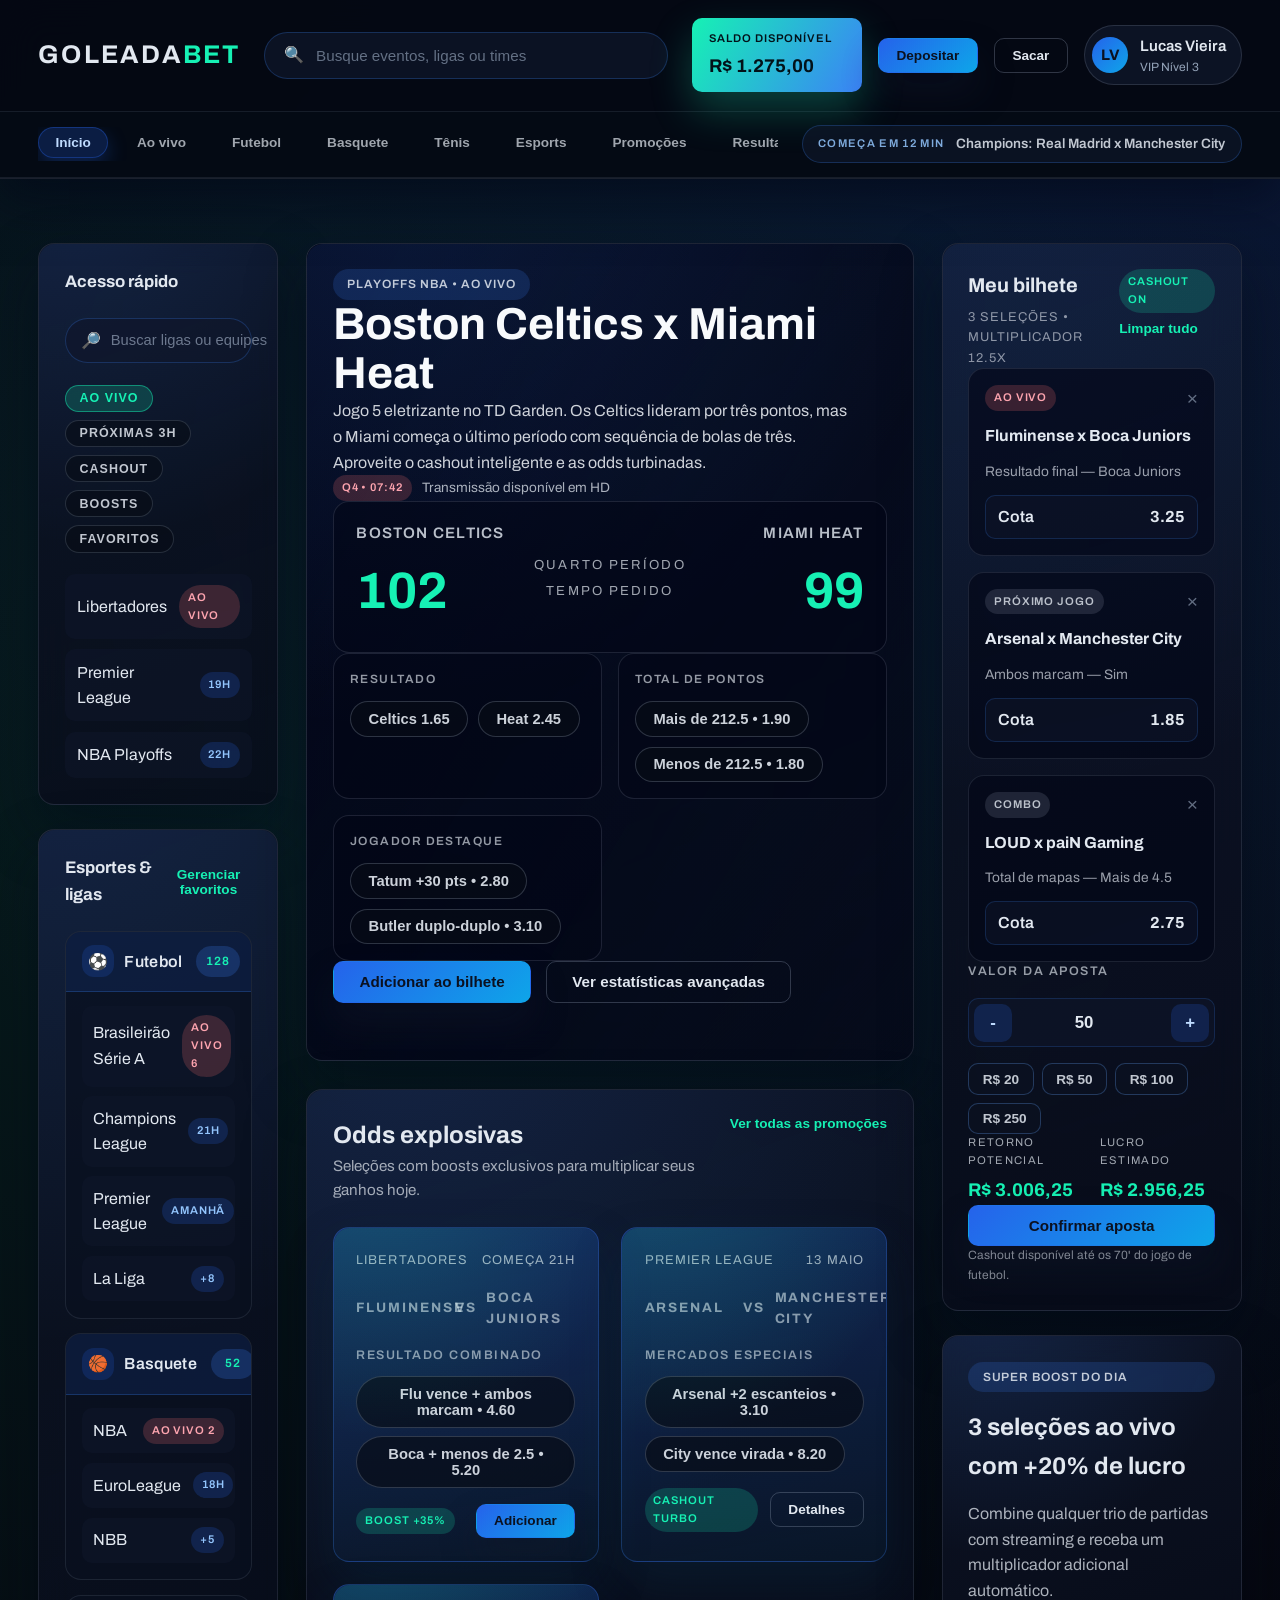
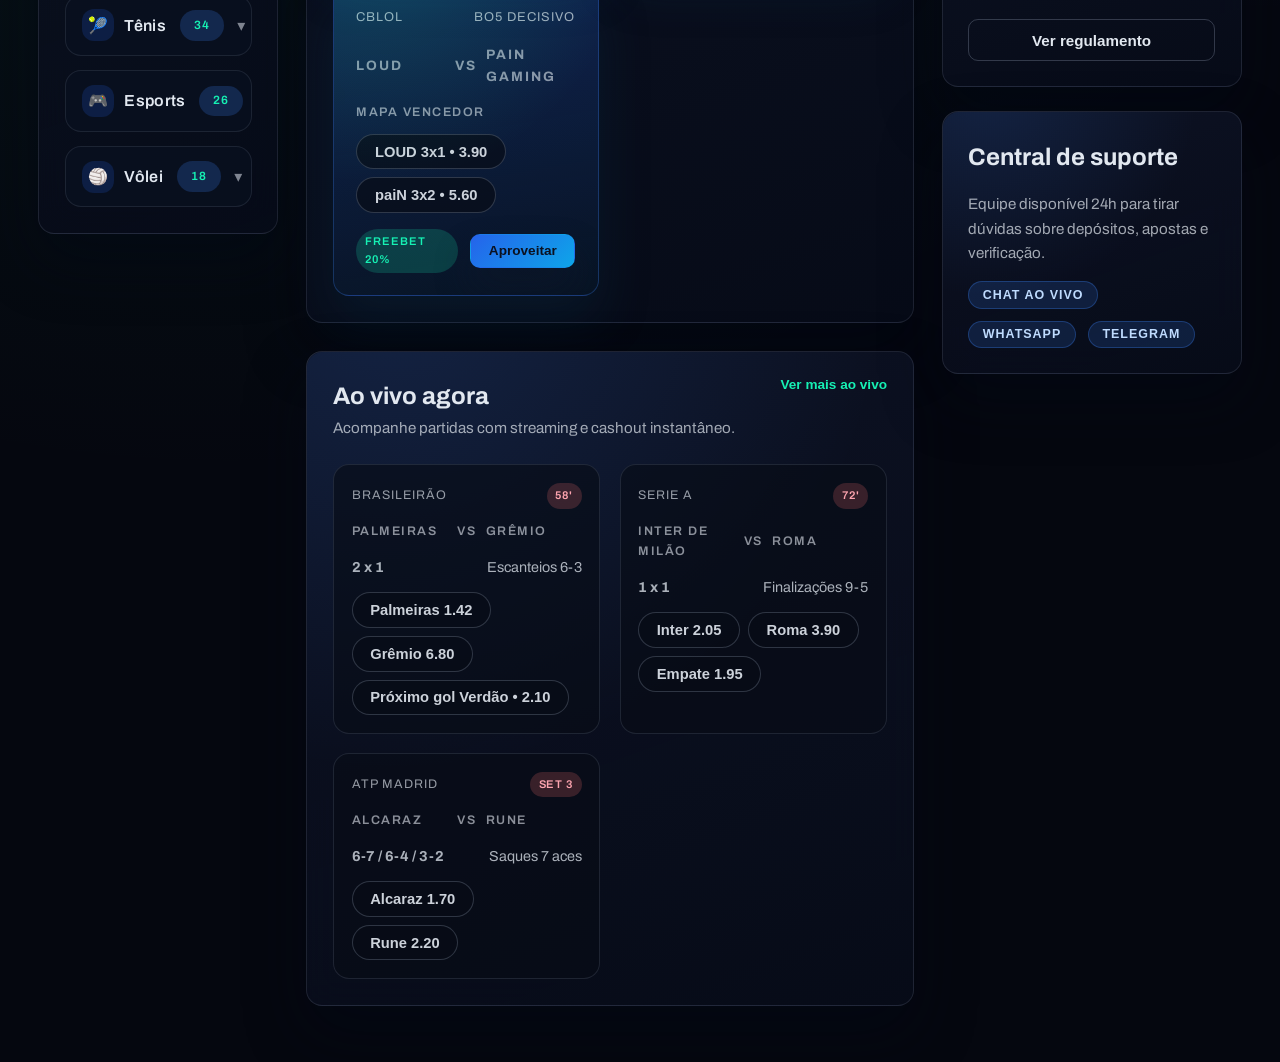
==== commit 597108a6: "refactor: redesign dashboard layout" ====
--- a/dashboard.html
+++ b/dashboard.html
@@ -4,15 +4,8 @@
     <meta charset="UTF-8" />
     <meta name="viewport" content="width=device-width, initial-scale=1.0" />
     <title>GoleadaBet &mdash; Painel do jogador</title>
-    <link
-      rel="preconnect"
-      href="https://fonts.googleapis.com"
-    />
-    <link
-      rel="preconnect"
-      href="https://fonts.gstatic.com"
-      crossorigin
-    />
+    <link rel="preconnect" href="https://fonts.googleapis.com" />
+    <link rel="preconnect" href="https://fonts.gstatic.com" crossorigin />
     <link
       href="https://fonts.googleapis.com/css2?family=Archivo:wght@400;500;600;700&display=swap"
       rel="stylesheet"
@@ -30,7 +23,7 @@
           <input
             id="global-search"
             type="search"
-            placeholder="Buscar campeonatos, times ou mercados"
+            placeholder="Busque eventos, ligas ou times"
           />
         </form>
         <div class="header-widgets">
@@ -38,8 +31,8 @@
             <span class="balance-label">Saldo disponível</span>
             <strong class="balance-amount">R$ 1.275,00</strong>
           </div>
-          <button class="btn primary small">Depositar</button>
-          <button class="btn ghost small">Sacar</button>
+          <button class="btn primary small" type="button">Depositar</button>
+          <button class="btn ghost small" type="button">Sacar</button>
           <div class="user-chip">
             <span class="user-avatar" aria-hidden="true">LV</span>
             <div>
@@ -58,351 +51,500 @@
             <button class="category-button" type="button">Basquete</button>
             <button class="category-button" type="button">Tênis</button>
             <button class="category-button" type="button">Esports</button>
-            <button class="category-button" type="button">Boost de Odds</button>
             <button class="category-button" type="button">Promoções</button>
             <button class="category-button" type="button">Resultados</button>
           </nav>
           <div class="live-ticker" role="status">
-            <span class="ticker-label">Próximo destaque</span>
-            <span class="ticker-match">Libertadores: Fluminense x Boca Juniors em 18 min</span>
+            <span class="ticker-label">Começa em 12 min</span>
+            <span class="ticker-match">Champions: Real Madrid x Manchester City</span>
           </div>
         </div>
       </div>
     </header>
 
     <main class="dashboard-main">
-      <div class="container dashboard-grid">
-        <aside class="dashboard-sidebar" aria-label="Listas de esportes e campeonatos">
-          <section class="sidebar-card panel">
-            <header class="sidebar-card__header">
-              <h2>Favoritos</h2>
-              <button class="link-button" type="button">Gerenciar</button>
+      <div class="container dashboard-shell">
+        <aside class="shell-left" aria-label="Navegação por esportes">
+          <section class="panel side-panel">
+            <header>
+              <h2>Acesso rápido</h2>
             </header>
-            <ul class="sidebar-list">
+            <form class="side-search" role="search">
+              <label for="sidebar-search" class="sr-only">Buscar ligas ou equipes</label>
+              <span class="side-search__icon" aria-hidden="true">🔎</span>
+              <input
+                id="sidebar-search"
+                type="search"
+                placeholder="Buscar ligas ou equipes"
+              />
+            </form>
+            <div class="chip-group" aria-label="Filtros rápidos">
+              <button class="chip active" type="button">Ao vivo</button>
+              <button class="chip" type="button">Próximas 3h</button>
+              <button class="chip" type="button">Cashout</button>
+              <button class="chip" type="button">Boosts</button>
+              <button class="chip" type="button">Favoritos</button>
+            </div>
+            <ul class="favorite-list">
               <li>
-                <span>Brasileirão Série A</span>
-                <span class="sidebar-pill live">AO VIVO</span>
-              </li>
-              <li>
-                <span>Champions League</span>
-                <span class="sidebar-pill">+21</span>
-              </li>
-              <li>
-                <span>NBA</span>
-                <span class="sidebar-pill">Playoffs</span>
+                <span>Libertadores</span>
+                <span class="tag live">ao vivo</span>
               </li>
               <li>
                 <span>Premier League</span>
-                <span class="sidebar-pill">19:00</span>
+                <span class="tag soon">19h</span>
               </li>
               <li>
-                <span>Libertadores</span>
-                <span class="sidebar-pill">Hoje</span>
+                <span>NBA Playoffs</span>
+                <span class="tag soon">22h</span>
               </li>
             </ul>
           </section>
 
-          <section class="sidebar-card panel">
-            <header class="sidebar-card__header">
-              <h2>Campeonatos populares</h2>
-              <button class="link-button" type="button">Ver todos</button>
+          <section class="panel side-panel">
+            <header class="side-panel__header">
+              <h2>Esportes &amp; ligas</h2>
+              <button class="link-button" type="button">Gerenciar favoritos</button>
             </header>
-            <ul class="sidebar-list secondary">
-              <li>La Liga</li>
-              <li>Serie A Italiana</li>
-              <li>Copa do Nordeste</li>
-              <li>Liga dos Campeões da Ásia</li>
-              <li>CBLOL</li>
-              <li>ATP Masters 1000</li>
-            </ul>
-          </section>
-
-          <section class="sidebar-card panel">
-            <header class="sidebar-card__header">
-              <h2>Mercados rápidos</h2>
+            <div class="sports-accordion">
+              <details class="accordion-item" open>
+                <summary>
+                  <div class="accordion-title">
+                    <span class="accordion-icon" aria-hidden="true">⚽</span>
+                    <span>Futebol</span>
+                  </div>
+                  <span class="accordion-badge">128</span>
+                </summary>
+                <ul>
+                  <li>
+                    <span>Brasileirão Série A</span>
+                    <span class="tag live">ao vivo 6</span>
+                  </li>
+                  <li>
+                    <span>Champions League</span>
+                    <span class="tag soon">21h</span>
+                  </li>
+                  <li>
+                    <span>Premier League</span>
+                    <span class="tag soon">amanhã</span>
+                  </li>
+                  <li>
+                    <span>La Liga</span>
+                    <span class="tag soon">+8</span>
+                  </li>
+                </ul>
+              </details>
+
+              <details class="accordion-item" open>
+                <summary>
+                  <div class="accordion-title">
+                    <span class="accordion-icon" aria-hidden="true">🏀</span>
+                    <span>Basquete</span>
+                  </div>
+                  <span class="accordion-badge">52</span>
+                </summary>
+                <ul>
+                  <li>
+                    <span>NBA</span>
+                    <span class="tag live">ao vivo 2</span>
+                  </li>
+                  <li>
+                    <span>EuroLeague</span>
+                    <span class="tag soon">18h</span>
+                  </li>
+                  <li>
+                    <span>NBB</span>
+                    <span class="tag soon">+5</span>
+                  </li>
+                </ul>
+              </details>
+
+              <details class="accordion-item">
+                <summary>
+                  <div class="accordion-title">
+                    <span class="accordion-icon" aria-hidden="true">🎾</span>
+                    <span>Tênis</span>
+                  </div>
+                  <span class="accordion-badge">34</span>
+                </summary>
+                <ul>
+                  <li>
+                    <span>ATP Masters 1000</span>
+                    <span class="tag soon">quartas</span>
+                  </li>
+                  <li>
+                    <span>WTA Tour</span>
+                    <span class="tag soon">+9</span>
+                  </li>
+                </ul>
+              </details>
+
+              <details class="accordion-item">
+                <summary>
+                  <div class="accordion-title">
+                    <span class="accordion-icon" aria-hidden="true">🎮</span>
+                    <span>Esports</span>
+                  </div>
+                  <span class="accordion-badge">26</span>
+                </summary>
+                <ul>
+                  <li>
+                    <span>CBLOL</span>
+                    <span class="tag live">ao vivo</span>
+                  </li>
+                  <li>
+                    <span>Valorant Challengers</span>
+                    <span class="tag soon">17h</span>
+                  </li>
+                  <li>
+                    <span>CS:GO Pro League</span>
+                    <span class="tag soon">+3</span>
+                  </li>
+                </ul>
+              </details>
+
+              <details class="accordion-item">
+                <summary>
+                  <div class="accordion-title">
+                    <span class="accordion-icon" aria-hidden="true">🏐</span>
+                    <span>Vôlei</span>
+                  </div>
+                  <span class="accordion-badge">18</span>
+                </summary>
+                <ul>
+                  <li>
+                    <span>Superliga</span>
+                    <span class="tag soon">amanhã</span>
+                  </li>
+                  <li>
+                    <span>Liga das Nações</span>
+                    <span class="tag soon">+4</span>
+                  </li>
+                </ul>
+              </details>
+            </div>
+          </section>
+        </aside>
+
+        <div class="shell-center" role="region" aria-label="Conteúdo principal">
+          <section
+            class="panel hero-banner"
+            style="--hero-image: url('https://images.unsplash.com/photo-1582719478250-c89cae4dc85b?auto=format&fit=crop&w=1600&q=80');"
+          >
+            <span class="section-badge">Playoffs NBA • Ao vivo</span>
+            <h1>Boston Celtics x Miami Heat</h1>
+            <p>
+              Jogo 5 eletrizante no TD Garden. Os Celtics lideram por três pontos, mas o Miami
+              começa o último período com sequência de bolas de três. Aproveite o cashout inteligente
+              e as odds turbinadas.
+            </p>
+            <div class="hero-meta">
+              <span class="tag live">Q4 • 07:42</span>
+              <span>Transmissão disponível em HD</span>
+            </div>
+            <div class="hero-score">
+              <div class="hero-team">
+                <span>Boston Celtics</span>
+                <strong>102</strong>
+              </div>
+              <div class="hero-status">
+                <span>quarto período</span>
+                <span>tempo pedido</span>
+              </div>
+              <div class="hero-team hero-team--right">
+                <span>Miami Heat</span>
+                <strong>99</strong>
+              </div>
+            </div>
+            <div class="hero-markets">
+              <div class="hero-market">
+                <span class="hero-market__label">Resultado</span>
+                <div class="hero-market__odds">
+                  <button class="odd-chip" type="button">Celtics 1.65</button>
+                  <button class="odd-chip" type="button">Heat 2.45</button>
+                </div>
+              </div>
+              <div class="hero-market">
+                <span class="hero-market__label">Total de pontos</span>
+                <div class="hero-market__odds">
+                  <button class="odd-chip" type="button">Mais de 212.5 • 1.90</button>
+                  <button class="odd-chip" type="button">Menos de 212.5 • 1.80</button>
+                </div>
+              </div>
+              <div class="hero-market">
+                <span class="hero-market__label">Jogador destaque</span>
+                <div class="hero-market__odds">
+                  <button class="odd-chip" type="button">Tatum +30 pts • 2.80</button>
+                  <button class="odd-chip" type="button">Butler duplo-duplo • 3.10</button>
+                </div>
+              </div>
+            </div>
+            <div class="hero-actions">
+              <button class="btn primary" type="button">Adicionar ao bilhete</button>
+              <button class="btn ghost" type="button">Ver estatísticas avançadas</button>
+            </div>
+          </section>
+
+          <section class="panel dashboard-section explosive-odds" data-animate="fade-up">
+            <header class="dashboard-section__header">
+              <div>
+                <h2>Odds explosivas</h2>
+                <p>Seleções com boosts exclusivos para multiplicar seus ganhos hoje.</p>
+              </div>
+              <button class="link-button" type="button">Ver todas as promoções</button>
             </header>
-            <div class="quick-markets">
-              <button class="quick-market" type="button">Ambos marcam</button>
-              <button class="quick-market" type="button">Handicap -1.5</button>
-              <button class="quick-market" type="button">Mais de 2.5 gols</button>
-              <button class="quick-market" type="button">Primeiro tempo</button>
-              <button class="quick-market" type="button">Cartões &gt; 4.5</button>
-            </div>
-          </section>
-        </aside>
-
-        <div class="dashboard-content">
-          <section class="featured-live panel" data-animate="fade-up">
-            <div class="featured-live__info">
-              <span class="pill pill-live">Libertadores &bull; Ao vivo</span>
-              <h1>Fluminense x Boca Juniors</h1>
-              <p>
-                Final eletrizante no Maracanã. O Tricolor pressiona buscando a virada
-                enquanto o Boca se fecha para segurar a vantagem mínima.
-              </p>
-              <div class="scoreboard">
-                <div class="scoreboard-team">
-                  <span class="team-name">Fluminense</span>
-                  <strong class="team-score">1</strong>
-                </div>
-                <div class="scoreboard-status">
-                  <span class="status-minute">72'</span>
-                  <span class="status-period">2º tempo</span>
-                </div>
-                <div class="scoreboard-team">
-                  <span class="team-name">Boca Juniors</span>
-                  <strong class="team-score">2</strong>
-                </div>
-              </div>
-              <div class="featured-actions">
-                <button class="btn primary">Adicionar ao bilhete</button>
-                <button class="btn ghost">Assistir transmissão</button>
-              </div>
-            </div>
-            <div class="featured-live__markets">
-              <div class="market-block">
-                <span class="market-label">Resultado final</span>
-                <div class="market-options">
-                  <button class="odd-pill" type="button">1.92</button>
-                  <button class="odd-pill" type="button">3.25</button>
-                  <button class="odd-pill" type="button">4.10</button>
-                </div>
-              </div>
-              <div class="market-block">
-                <span class="market-label">Próximo gol</span>
-                <div class="market-options">
-                  <button class="odd-pill" type="button">Fluminense 2.30</button>
-                  <button class="odd-pill" type="button">Boca 3.05</button>
-                  <button class="odd-pill" type="button">Sem gol 3.60</button>
-                </div>
-              </div>
-              <div class="market-block">
-                <span class="market-label">Linha de gols</span>
-                <div class="market-options">
-                  <button class="odd-pill" type="button">Mais de 3.5 &mdash; 2.65</button>
-                  <button class="odd-pill" type="button">Menos de 3.5 &mdash; 1.48</button>
-                </div>
-              </div>
-            </div>
-          </section>
-
-          <section class="event-group panel" aria-labelledby="ao-vivo-agora">
-            <header class="group-header">
+            <div class="odds-grid">
+              <article class="odd-card" data-animate="fade-up">
+                <div class="odd-card__meta">
+                  <span>Libertadores</span>
+                  <span>Começa 21h</span>
+                </div>
+                <div class="odd-card__teams">
+                  <span>Fluminense</span>
+                  <span>vs</span>
+                  <span>Boca Juniors</span>
+                </div>
+                <div class="odd-card__markets">
+                  <span class="odd-card__label">Resultado combinado</span>
+                  <div class="odd-card__odds">
+                    <button class="odd-chip" type="button">Flu vence + ambos marcam • 4.60</button>
+                    <button class="odd-chip" type="button">Boca + menos de 2.5 • 5.20</button>
+                  </div>
+                </div>
+                <div class="odd-card__footer">
+                  <span class="tag boost">boost +35%</span>
+                  <button class="btn primary small" type="button">Adicionar</button>
+                </div>
+              </article>
+
+              <article class="odd-card" data-animate="fade-up">
+                <div class="odd-card__meta">
+                  <span>Premier League</span>
+                  <span>13 maio</span>
+                </div>
+                <div class="odd-card__teams">
+                  <span>Arsenal</span>
+                  <span>vs</span>
+                  <span>Manchester City</span>
+                </div>
+                <div class="odd-card__markets">
+                  <span class="odd-card__label">Mercados especiais</span>
+                  <div class="odd-card__odds">
+                    <button class="odd-chip" type="button">Arsenal +2 escanteios • 3.10</button>
+                    <button class="odd-chip" type="button">City vence virada • 8.20</button>
+                  </div>
+                </div>
+                <div class="odd-card__footer">
+                  <span class="tag boost">cashout turbo</span>
+                  <button class="btn ghost small" type="button">Detalhes</button>
+                </div>
+              </article>
+
+              <article class="odd-card" data-animate="fade-up">
+                <div class="odd-card__meta">
+                  <span>CBLOL</span>
+                  <span>Bo5 decisivo</span>
+                </div>
+                <div class="odd-card__teams">
+                  <span>LOUD</span>
+                  <span>vs</span>
+                  <span>paiN Gaming</span>
+                </div>
+                <div class="odd-card__markets">
+                  <span class="odd-card__label">Mapa vencedor</span>
+                  <div class="odd-card__odds">
+                    <button class="odd-chip" type="button">LOUD 3x1 • 3.90</button>
+                    <button class="odd-chip" type="button">paiN 3x2 • 5.60</button>
+                  </div>
+                </div>
+                <div class="odd-card__footer">
+                  <span class="tag boost">freebet 20%</span>
+                  <button class="btn primary small" type="button">Aproveitar</button>
+                </div>
+              </article>
+            </div>
+          </section>
+
+          <section class="panel dashboard-section live-now" data-animate="fade-up">
+            <header class="dashboard-section__header">
               <div>
-                <h2 id="ao-vivo-agora">Ao vivo agora</h2>
-                <p>Atualizado em tempo real com cashout inteligente.</p>
-              </div>
-              <button class="link-button" type="button">Ver todos os eventos</button>
+                <h2>Ao vivo agora</h2>
+                <p>Acompanhe partidas com streaming e cashout instantâneo.</p>
+              </div>
+              <button class="link-button" type="button">Ver mais ao vivo</button>
             </header>
-            <div class="event-table" role="list">
-              <article class="event-row" role="listitem">
-                <div class="event-league">
-                  <span>Brasileirão Série A</span>
-                  <span class="event-minute">68'</span>
-                </div>
-                <div class="event-teams">
-                  <span>Fortaleza</span>
-                  <span class="event-score">1 &ndash; 0</span>
-                  <span>Internacional</span>
-                </div>
-                <div class="event-odds">
-                  <button class="odd-button" type="button">1.90</button>
-                  <button class="odd-button" type="button">3.45</button>
-                  <button class="odd-button" type="button">5.10</button>
-                </div>
-                <div class="event-extra">
-                  <span>+124 mercados</span>
-                </div>
-              </article>
-              <article class="event-row" role="listitem">
-                <div class="event-league">
-                  <span>NBA &bull; Playoffs</span>
-                  <span class="event-minute">Q4 04:12</span>
-                </div>
-                <div class="event-teams">
-                  <span>Lakers</span>
-                  <span class="event-score">102 &ndash; 98</span>
-                  <span>Warriors</span>
-                </div>
-                <div class="event-odds">
-                  <button class="odd-button" type="button">1.65</button>
-                  <button class="odd-button" type="button">12.50</button>
-                  <button class="odd-button" type="button">2.45</button>
-                </div>
-                <div class="event-extra">
-                  <span>Cashout Rápido</span>
-                </div>
-              </article>
-              <article class="event-row" role="listitem">
-                <div class="event-league">
+            <div class="live-strip">
+              <article class="live-card">
+                <div class="live-card__header">
+                  <span>Brasileirão</span>
+                  <span class="tag live">58'</span>
+                </div>
+                <div class="live-card__teams">
+                  <span>Palmeiras</span>
+                  <span>vs</span>
+                  <span>Grêmio</span>
+                </div>
+                <div class="live-card__score">
+                  <strong>2 x 1</strong>
+                  <span>Escanteios 6-3</span>
+                </div>
+                <div class="live-card__odds">
+                  <button class="odd-chip" type="button">Palmeiras 1.42</button>
+                  <button class="odd-chip" type="button">Grêmio 6.80</button>
+                  <button class="odd-chip" type="button">Próximo gol Verdão • 2.10</button>
+                </div>
+              </article>
+
+              <article class="live-card">
+                <div class="live-card__header">
+                  <span>Serie A</span>
+                  <span class="tag live">72'</span>
+                </div>
+                <div class="live-card__teams">
+                  <span>Inter de Milão</span>
+                  <span>vs</span>
+                  <span>Roma</span>
+                </div>
+                <div class="live-card__score">
+                  <strong>1 x 1</strong>
+                  <span>Finalizações 9-5</span>
+                </div>
+                <div class="live-card__odds">
+                  <button class="odd-chip" type="button">Inter 2.05</button>
+                  <button class="odd-chip" type="button">Roma 3.90</button>
+                  <button class="odd-chip" type="button">Empate 1.95</button>
+                </div>
+              </article>
+
+              <article class="live-card">
+                <div class="live-card__header">
                   <span>ATP Madrid</span>
-                  <span class="event-minute">Set 3</span>
-                </div>
-                <div class="event-teams">
-                  <span>C. Alcaraz</span>
-                  <span class="event-score">6 &ndash; 4 &ndash; 5</span>
-                  <span>J. Sinner</span>
-                </div>
-                <div class="event-odds">
-                  <button class="odd-button" type="button">1.55</button>
-                  <button class="odd-button" type="button">2.55</button>
-                </div>
-                <div class="event-extra">
-                  <span>Tiebreak ativo</span>
-                </div>
-              </article>
-            </div>
-          </section>
-
-          <section class="event-group panel" aria-labelledby="boosts-dia">
-            <header class="group-header">
+                  <span class="tag live">Set 3</span>
+                </div>
+                <div class="live-card__teams">
+                  <span>Alcaraz</span>
+                  <span>vs</span>
+                  <span>Rune</span>
+                </div>
+                <div class="live-card__score">
+                  <strong>6-7 / 6-4 / 3-2</strong>
+                  <span>Saques 7 aces</span>
+                </div>
+                <div class="live-card__odds">
+                  <button class="odd-chip" type="button">Alcaraz 1.70</button>
+                  <button class="odd-chip" type="button">Rune 2.20</button>
+                </div>
+              </article>
+            </div>
+          </section>
+        </div>
+
+        <aside class="shell-right" aria-label="Bilhete e destaques">
+          <section class="panel betslip" aria-live="polite">
+            <header class="betslip__header">
               <div>
-                <h2 id="boosts-dia">Boosts do dia</h2>
-                <p>Odds turbinadas para slips selecionados.</p>
-              </div>
-              <button class="link-button" type="button">Termos</button>
+                <h2>Meu bilhete</h2>
+                <span class="betslip__label">3 seleções • Multiplicador 12.5x</span>
+              </div>
+              <div class="betslip__status">
+                <span class="tag boost">cashout on</span>
+                <button class="link-button" type="button">Limpar tudo</button>
+              </div>
             </header>
-            <div class="boost-grid">
-              <article class="boost-card" data-animate="fade-up">
-                <span class="boost-label">+35%</span>
-                <h3>City vence + Haaland marca</h3>
-                <p>Odds aumentadas por tempo limitado para novos bilhetes simples.</p>
-                <div class="boost-odds">
-                  <span class="old-odds">2.10</span>
-                  <span class="new-odds">2.84</span>
-                </div>
-                <button class="btn primary small" type="button">Adicionar</button>
-              </article>
-              <article class="boost-card" data-animate="fade-up">
-                <span class="boost-label">+50%</span>
-                <h3>Real Madrid + Mais de 2.5</h3>
-                <p>Parlay exclusivo disponível até o início da partida.</p>
-                <div class="boost-odds">
-                  <span class="old-odds">3.40</span>
-                  <span class="new-odds">5.10</span>
-                </div>
-                <button class="btn primary small" type="button">Adicionar</button>
-              </article>
-              <article class="boost-card" data-animate="fade-up">
-                <span class="boost-label">+20%</span>
-                <h3>Vitória do Flamengo</h3>
-                <p>Válido para apostas simples até R$ 50 com cashout habilitado.</p>
-                <div class="boost-odds">
-                  <span class="old-odds">1.80</span>
-                  <span class="new-odds">2.16</span>
-                </div>
-                <button class="btn primary small" type="button">Adicionar</button>
-              </article>
-            </div>
-          </section>
-
-          <section class="event-group panel" aria-labelledby="agenda-dia">
-            <header class="group-header">
+            <div class="betslip__list">
+              <article class="betslip-item">
+                <div class="betslip-item__head">
+                  <span class="tag live">ao vivo</span>
+                  <button class="betslip-remove" type="button" aria-label="Remover seleção">
+                    &times;
+                  </button>
+                </div>
+                <h3>Fluminense x Boca Juniors</h3>
+                <p class="betslip-market">Resultado final &mdash; Boca Juniors</p>
+                <div class="betslip-odd">
+                  <span>Cota</span>
+                  <strong>3.25</strong>
+                </div>
+              </article>
+
+              <article class="betslip-item">
+                <div class="betslip-item__head">
+                  <span class="tag">próximo jogo</span>
+                  <button class="betslip-remove" type="button" aria-label="Remover seleção">
+                    &times;
+                  </button>
+                </div>
+                <h3>Arsenal x Manchester City</h3>
+                <p class="betslip-market">Ambos marcam &mdash; Sim</p>
+                <div class="betslip-odd">
+                  <span>Cota</span>
+                  <strong>1.85</strong>
+                </div>
+              </article>
+
+              <article class="betslip-item">
+                <div class="betslip-item__head">
+                  <span class="tag">combo</span>
+                  <button class="betslip-remove" type="button" aria-label="Remover seleção">
+                    &times;
+                  </button>
+                </div>
+                <h3>LOUD x paiN Gaming</h3>
+                <p class="betslip-market">Total de mapas &mdash; Mais de 4.5</p>
+                <div class="betslip-odd">
+                  <span>Cota</span>
+                  <strong>2.75</strong>
+                </div>
+              </article>
+            </div>
+
+            <div class="betslip__stake">
+              <label for="stake-input" class="stake-label">Valor da aposta</label>
+              <div class="stake-control">
+                <button class="stake-adjust" type="button" aria-label="Diminuir valor">-</button>
+                <input id="stake-input" type="number" value="50" min="0" step="5" />
+                <button class="stake-adjust" type="button" aria-label="Aumentar valor">+</button>
+              </div>
+              <div class="betslip__quick" aria-label="Atalhos de valor">
+                <button class="quick-amount" type="button">R$ 20</button>
+                <button class="quick-amount" type="button">R$ 50</button>
+                <button class="quick-amount" type="button">R$ 100</button>
+                <button class="quick-amount" type="button">R$ 250</button>
+              </div>
+            </div>
+
+            <dl class="betslip__totals">
               <div>
-                <h2 id="agenda-dia">Agenda do dia</h2>
-                <p>Não perca as partidas que você acompanha.</p>
-              </div>
-              <button class="link-button" type="button">Exportar</button>
-            </header>
-            <ul class="upcoming-list">
-              <li>
-                <div>
-                  <span class="upcoming-time">18:00</span>
-                  <strong>Palmeiras x São Paulo</strong>
-                  <span class="upcoming-league">Copa do Brasil &bull; Quartas</span>
-                </div>
-                <button class="odd-pill" type="button">Ver mercados</button>
-              </li>
-              <li>
-                <div>
-                  <span class="upcoming-time">19:30</span>
-                  <strong>Boston Celtics x Miami Heat</strong>
-                  <span class="upcoming-league">NBA &bull; Jogo 5</span>
-                </div>
-                <button class="odd-pill" type="button">Adicionar ao bilhete</button>
-              </li>
-              <li>
-                <div>
-                  <span class="upcoming-time">21:00</span>
-                  <strong>River Plate x Nacional</strong>
-                  <span class="upcoming-league">Libertadores &bull; Grupo D</span>
-                </div>
-                <button class="odd-pill" type="button">Pré-live</button>
-              </li>
-            </ul>
-          </section>
-        </div>
-
-        <aside class="dashboard-right" aria-label="Resumo da conta e bilhete">
-          <section class="betslip panel" aria-labelledby="bilhete-titulo">
-            <header class="betslip-header">
-              <h2 id="bilhete-titulo">Bilhete rápido</h2>
-              <span class="betslip-count">2 seleções</span>
-            </header>
-            <div class="betslip-selections">
-              <article class="selection">
-                <div>
-                  <span class="selection-league">Brasileirão Série B</span>
-                  <strong class="selection-match">Sport x Ceará</strong>
-                  <span class="selection-market">Vitória do Sport</span>
-                </div>
-                <button class="remove-selection" type="button" aria-label="Remover seleção">&times;</button>
-              </article>
-              <article class="selection">
-                <div>
-                  <span class="selection-league">Premier League</span>
-                  <strong class="selection-match">Arsenal x Newcastle</strong>
-                  <span class="selection-market">Mais de 2.5 gols</span>
-                </div>
-                <button class="remove-selection" type="button" aria-label="Remover seleção">&times;</button>
-              </article>
-            </div>
-            <div class="betslip-stake">
-              <label for="stake" class="stake-label">Valor da aposta</label>
-              <div class="stake-control">
-                <button type="button" class="stake-adjust">-</button>
-                <input id="stake" type="number" value="50" min="10" step="10" />
-                <button type="button" class="stake-adjust">+</button>
-              </div>
-              <div class="stake-summary">
-                <div>
-                  <span>Retorno potencial</span>
-                  <strong>R$ 612,50</strong>
-                </div>
-                <div>
-                  <span>Cashout disponível</span>
-                  <strong>R$ 128,40</strong>
-                </div>
-              </div>
-              <button class="btn primary full" type="button">Confirmar aposta</button>
-            </div>
-          </section>
-
-          <section class="account panel">
-            <h2>Resumo da conta</h2>
-            <dl class="account-stats">
+                <dt>Retorno potencial</dt>
+                <dd>R$ 3.006,25</dd>
+              </div>
               <div>
-                <dt>Vencidas hoje</dt>
-                <dd>7</dd>
-              </div>
-              <div>
-                <dt>Apostas abertas</dt>
-                <dd>4</dd>
-              </div>
-              <div>
-                <dt>Cashout realizados</dt>
-                <dd>2</dd>
+                <dt>Lucro estimado</dt>
+                <dd>R$ 2.956,25</dd>
               </div>
             </dl>
-            <a class="link-button" href="#">Ver extrato completo</a>
-          </section>
-
-          <section class="support panel">
-            <h2>Suporte dedicado</h2>
-            <p>Estamos online 24 horas para tirar dúvidas e acompanhar suas apostas.</p>
+
+            <button class="btn primary full" type="button">Confirmar aposta</button>
+            <p class="betslip__disclaimer">Cashout disponível até os 70' do jogo de futebol.</p>
+          </section>
+
+          <section class="panel highlight-card" data-animate="fade-up">
+            <span class="section-badge">Super boost do dia</span>
+            <h2>3 seleções ao vivo com +20% de lucro</h2>
+            <p>
+              Combine qualquer trio de partidas com streaming e receba um multiplicador adicional
+              automático.
+            </p>
+            <button class="btn ghost full" type="button">Ver regulamento</button>
+          </section>
+
+          <section class="panel support-card" data-animate="fade-up">
+            <h2>Central de suporte</h2>
+            <p>Equipe disponível 24h para tirar dúvidas sobre depósitos, apostas e verificação.</p>
             <div class="support-actions">
-              <button class="btn primary small" type="button">Abrir chat</button>
-              <button class="btn ghost small" type="button">Central de ajuda</button>
+              <button class="chip" type="button">Chat ao vivo</button>
+              <button class="chip" type="button">WhatsApp</button>
+              <button class="chip" type="button">Telegram</button>
             </div>
           </section>
         </aside>
--- a/styles.css
+++ b/styles.css
@@ -1747,3 +1747,1250 @@
     grid-template-columns: minmax(0, 1fr);
   }
 }
+
+/* ===== Dashboard redesign overrides ===== */
+body.dashboard-page {
+  background: radial-gradient(circle at top right, rgba(37, 99, 235, 0.18), transparent 55%),
+    radial-gradient(circle at 18% 30%, rgba(16, 185, 129, 0.12), transparent 60%),
+    var(--color-background);
+}
+
+body.dashboard-page .container {
+  width: min(1320px, 94vw);
+}
+
+.dashboard-main {
+  padding: clamp(2.5rem, 5vw, 4rem) 0 3.5rem;
+}
+
+.dashboard-header {
+  position: sticky;
+  top: 0;
+  z-index: 80;
+  background: rgba(5, 8, 18, 0.95);
+  backdrop-filter: blur(20px);
+  border-bottom: 1px solid rgba(148, 163, 184, 0.16);
+  box-shadow: 0 20px 45px rgba(2, 6, 23, 0.6);
+}
+
+.dashboard-header__top {
+  display: flex;
+  align-items: center;
+  gap: 1.5rem;
+  padding: 1.15rem 0;
+}
+
+.dashboard-search {
+  flex: 1;
+  display: flex;
+  align-items: center;
+  gap: 0.75rem;
+  background: rgba(15, 23, 42, 0.78);
+  border: 1px solid rgba(59, 130, 246, 0.25);
+  border-radius: 999px;
+  padding: 0.6rem 1.2rem;
+  color: var(--color-muted);
+}
+
+.dashboard-search input {
+  flex: 1;
+  background: transparent;
+  border: none;
+  color: var(--color-text);
+  font-size: 0.95rem;
+  outline: none;
+}
+
+.dashboard-search input::placeholder {
+  color: rgba(148, 163, 184, 0.65);
+}
+
+.search-icon {
+  font-size: 1rem;
+}
+
+.header-widgets {
+  display: flex;
+  align-items: center;
+  gap: 1rem;
+}
+
+.balance-card {
+  background: var(--gradient-highlight);
+  padding: 0.7rem 1.1rem;
+  border-radius: var(--radius-sm);
+  color: #021219;
+  min-width: 170px;
+  display: flex;
+  flex-direction: column;
+  gap: 0.25rem;
+  box-shadow: 0 18px 40px rgba(22, 241, 180, 0.25);
+}
+
+.balance-label {
+  font-size: 0.7rem;
+  font-weight: 600;
+  letter-spacing: 0.08em;
+  text-transform: uppercase;
+}
+
+.balance-amount {
+  font-size: 1.15rem;
+  font-weight: 700;
+}
+
+.btn.small {
+  padding: 0.55rem 1.1rem;
+  font-size: 0.85rem;
+}
+
+.user-chip {
+  display: flex;
+  align-items: center;
+  gap: 0.75rem;
+  background: rgba(15, 23, 42, 0.8);
+  border: 1px solid rgba(148, 163, 184, 0.2);
+  border-radius: 999px;
+  padding: 0.45rem 0.9rem 0.45rem 0.45rem;
+}
+
+.user-avatar {
+  display: inline-flex;
+  align-items: center;
+  justify-content: center;
+  width: 36px;
+  height: 36px;
+  border-radius: 50%;
+  background: var(--gradient-primary);
+  color: #0b1120;
+  font-weight: 700;
+}
+
+.user-name {
+  display: block;
+  font-weight: 600;
+}
+
+.user-tier {
+  display: block;
+  font-size: 0.75rem;
+  color: var(--color-muted);
+}
+
+.dashboard-header__nav {
+  border-top: 1px solid rgba(148, 163, 184, 0.12);
+  background: rgba(5, 10, 20, 0.9);
+}
+
+.dashboard-header__nav-inner {
+  display: flex;
+  align-items: center;
+  justify-content: space-between;
+  gap: 1.5rem;
+  padding: 0.85rem 0;
+}
+
+.category-scroll {
+  display: flex;
+  align-items: center;
+  gap: 0.75rem;
+  overflow-x: auto;
+  padding-bottom: 0.2rem;
+}
+
+.category-scroll::-webkit-scrollbar {
+  height: 4px;
+}
+
+.category-scroll::-webkit-scrollbar-thumb {
+  background: rgba(59, 130, 246, 0.35);
+  border-radius: 999px;
+}
+
+.category-button {
+  border: 1px solid transparent;
+  background: transparent;
+  color: rgba(226, 232, 240, 0.7);
+  font-weight: 600;
+  font-size: 0.85rem;
+  padding: 0.45rem 1rem;
+  border-radius: 999px;
+  cursor: pointer;
+  transition: all 0.3s ease;
+  white-space: nowrap;
+}
+
+.category-button:hover {
+  color: var(--color-highlight);
+}
+
+.category-button.active {
+  background: rgba(37, 99, 235, 0.22);
+  border-color: rgba(37, 99, 235, 0.35);
+  color: #bfdbfe;
+  box-shadow: 0 8px 20px rgba(37, 99, 235, 0.28);
+}
+
+.live-ticker {
+  display: flex;
+  align-items: center;
+  gap: 0.75rem;
+  background: rgba(15, 23, 42, 0.65);
+  border: 1px solid rgba(59, 130, 246, 0.25);
+  border-radius: 999px;
+  padding: 0.45rem 0.95rem;
+  color: rgba(226, 232, 240, 0.85);
+  white-space: nowrap;
+}
+
+.ticker-label {
+  font-size: 0.7rem;
+  text-transform: uppercase;
+  letter-spacing: 0.12em;
+  color: rgba(147, 197, 253, 0.85);
+}
+
+.ticker-match {
+  font-weight: 600;
+}
+
+.link-button {
+  border: none;
+  background: none;
+  color: var(--color-highlight);
+  font-weight: 600;
+  font-size: 0.85rem;
+  cursor: pointer;
+  display: inline-flex;
+  align-items: center;
+  gap: 0.35rem;
+  transition: color 0.3s ease;
+}
+
+.link-button:hover {
+  color: #e0f2fe;
+  text-decoration: underline;
+}
+
+.dashboard-shell {
+  display: grid;
+  grid-template-columns: 260px minmax(0, 1fr) 320px;
+  grid-template-areas: "aside main slip";
+  gap: 1.75rem;
+  align-items: start;
+}
+
+.shell-left {
+  grid-area: aside;
+  display: flex;
+  flex-direction: column;
+  gap: 1.5rem;
+}
+
+.shell-center {
+  grid-area: main;
+  display: flex;
+  flex-direction: column;
+  gap: 1.75rem;
+}
+
+.shell-right {
+  grid-area: slip;
+  display: flex;
+  flex-direction: column;
+  gap: 1.5rem;
+}
+
+.dashboard-page .panel {
+  position: relative;
+  background: linear-gradient(160deg, rgba(14, 20, 38, 0.92), rgba(8, 12, 26, 0.82));
+  border: 1px solid rgba(148, 163, 184, 0.16);
+  border-radius: var(--radius-md);
+  padding: 1.6rem;
+  box-shadow: 0 26px 60px rgba(2, 8, 23, 0.45);
+  backdrop-filter: blur(16px);
+}
+
+.dashboard-page .panel::after {
+  content: "";
+  position: absolute;
+  inset: 0;
+  border-radius: inherit;
+  background: radial-gradient(circle at 15% -10%, rgba(59, 130, 246, 0.15), transparent 55%);
+  pointer-events: none;
+}
+
+.dashboard-page .panel > * {
+  position: relative;
+  z-index: 1;
+}
+
+.side-panel {
+  display: flex;
+  flex-direction: column;
+  gap: 1.35rem;
+}
+
+.side-panel h2 {
+  font-size: 1.05rem;
+}
+
+.side-panel__header {
+  display: flex;
+  align-items: center;
+  justify-content: space-between;
+  gap: 0.75rem;
+}
+
+.side-search {
+  display: flex;
+  align-items: center;
+  gap: 0.6rem;
+  background: rgba(15, 23, 42, 0.6);
+  border: 1px solid rgba(59, 130, 246, 0.25);
+  border-radius: 999px;
+  padding: 0.55rem 0.95rem;
+  color: var(--color-muted);
+}
+
+.side-search input {
+  flex: 1;
+  background: none;
+  border: none;
+  color: var(--color-text);
+  font-size: 0.92rem;
+  outline: none;
+}
+
+.side-search input::placeholder {
+  color: rgba(148, 163, 184, 0.7);
+}
+
+.side-search__icon {
+  font-size: 1rem;
+}
+
+.chip-group {
+  display: flex;
+  flex-wrap: wrap;
+  gap: 0.5rem;
+}
+
+.chip {
+  border: 1px solid rgba(148, 163, 184, 0.22);
+  border-radius: 999px;
+  background: rgba(8, 13, 23, 0.6);
+  color: rgba(226, 232, 240, 0.85);
+  font-size: 0.78rem;
+  font-weight: 600;
+  letter-spacing: 0.08em;
+  text-transform: uppercase;
+  padding: 0.35rem 0.85rem;
+  cursor: pointer;
+  transition: all 0.3s ease;
+}
+
+.chip:hover {
+  border-color: rgba(59, 130, 246, 0.4);
+  color: var(--color-highlight);
+}
+
+.chip.active {
+  background: rgba(22, 241, 180, 0.18);
+  border-color: rgba(22, 241, 180, 0.45);
+  color: var(--color-highlight);
+}
+.favorite-list {
+  list-style: none;
+  display: flex;
+  flex-direction: column;
+  gap: 0.65rem;
+}
+
+.favorite-list li {
+  display: flex;
+  justify-content: space-between;
+  align-items: center;
+  gap: 0.75rem;
+  padding: 0.65rem 0.75rem;
+  border-radius: var(--radius-sm);
+  background: rgba(15, 23, 42, 0.55);
+  transition: background 0.3s ease, transform 0.3s ease;
+}
+
+.favorite-list li:hover {
+  background: rgba(37, 99, 235, 0.18);
+  transform: translateX(4px);
+}
+
+.favorite-list .tag {
+  font-size: 0.68rem;
+}
+
+.sports-accordion {
+  display: flex;
+  flex-direction: column;
+  gap: 0.9rem;
+}
+
+.sports-accordion details {
+  border-radius: var(--radius-md);
+  border: 1px solid rgba(148, 163, 184, 0.14);
+  background: rgba(10, 17, 32, 0.78);
+  overflow: hidden;
+  transition: border-color 0.3s ease, transform 0.3s ease;
+}
+
+.sports-accordion details:hover {
+  border-color: rgba(59, 130, 246, 0.35);
+  transform: translateY(-2px);
+}
+
+.sports-accordion summary {
+  display: flex;
+  align-items: center;
+  justify-content: space-between;
+  gap: 0.85rem;
+  padding: 0.85rem 1rem;
+  list-style: none;
+  cursor: pointer;
+  font-weight: 600;
+  letter-spacing: 0.02em;
+  color: var(--color-text);
+  position: relative;
+}
+
+.sports-accordion summary::-webkit-details-marker {
+  display: none;
+}
+
+.sports-accordion summary::after {
+  content: "▾";
+  font-size: 1rem;
+  color: rgba(226, 232, 240, 0.55);
+  transition: transform 0.3s ease, color 0.3s ease;
+}
+
+.sports-accordion details[open] summary::after {
+  transform: rotate(180deg);
+  color: var(--color-highlight);
+}
+
+.accordion-title {
+  display: flex;
+  align-items: center;
+  gap: 0.65rem;
+}
+
+.accordion-icon {
+  width: 2rem;
+  height: 2rem;
+  border-radius: 0.75rem;
+  display: grid;
+  place-items: center;
+  background: rgba(37, 99, 235, 0.18);
+  font-size: 1rem;
+}
+
+.accordion-badge {
+  display: inline-flex;
+  align-items: center;
+  justify-content: center;
+  min-width: 44px;
+  padding: 0.35rem 0.75rem;
+  border-radius: 999px;
+  background: rgba(59, 130, 246, 0.22);
+  color: var(--color-highlight);
+  font-size: 0.75rem;
+  font-weight: 600;
+  letter-spacing: 0.08em;
+  text-transform: uppercase;
+}
+
+.sports-accordion details[open] summary {
+  background: rgba(37, 99, 235, 0.12);
+  border-bottom: 1px solid rgba(59, 130, 246, 0.25);
+}
+
+.sports-accordion ul {
+  list-style: none;
+  display: flex;
+  flex-direction: column;
+  gap: 0.6rem;
+  padding: 0.85rem 1rem 1.05rem;
+}
+
+.sports-accordion li {
+  display: flex;
+  justify-content: space-between;
+  align-items: center;
+  gap: 0.75rem;
+  padding: 0.6rem 0.7rem;
+  border-radius: var(--radius-sm);
+  background: rgba(15, 23, 42, 0.55);
+  transition: background 0.3s ease, transform 0.3s ease;
+}
+
+.sports-accordion li:hover {
+  background: rgba(37, 99, 235, 0.2);
+  transform: translateX(6px);
+}
+
+body.dashboard-page .tag {
+  display: inline-flex;
+  align-items: center;
+  gap: 0.3rem;
+  padding: 0.25rem 0.55rem;
+  border-radius: 999px;
+  font-size: 0.7rem;
+  font-weight: 600;
+  letter-spacing: 0.08em;
+  text-transform: uppercase;
+  background: rgba(148, 163, 184, 0.18);
+  color: rgba(226, 232, 240, 0.8);
+}
+
+body.dashboard-page .tag.live {
+  background: rgba(248, 113, 113, 0.2);
+  color: #fda4af;
+}
+
+body.dashboard-page .tag.soon {
+  background: rgba(37, 99, 235, 0.2);
+  color: #93c5fd;
+}
+
+body.dashboard-page .tag.boost {
+  background: rgba(22, 241, 180, 0.18);
+  color: var(--color-highlight);
+}
+
+.section-badge {
+  display: inline-flex;
+  align-items: center;
+  gap: 0.4rem;
+  padding: 0.35rem 0.9rem;
+  border-radius: 999px;
+  background: rgba(59, 130, 246, 0.18);
+  color: rgba(226, 232, 240, 0.85);
+  font-size: 0.75rem;
+  letter-spacing: 0.08em;
+  text-transform: uppercase;
+  font-weight: 600;
+}
+
+.dashboard-section {
+  display: flex;
+  flex-direction: column;
+  gap: 1.5rem;
+}
+
+.dashboard-section__header {
+  display: flex;
+  align-items: flex-start;
+  justify-content: space-between;
+  gap: 1.5rem;
+}
+
+.dashboard-section__header p {
+  color: rgba(226, 232, 240, 0.7);
+  font-size: 0.95rem;
+}
+
+.dashboard-section__header .link-button {
+  white-space: nowrap;
+}
+
+.hero-banner {
+  padding: clamp(2.4rem, 4.8vw, 3.4rem);
+  border-radius: var(--radius-lg);
+  background: transparent;
+  border: 1px solid rgba(148, 163, 184, 0.18);
+  box-shadow: 0 32px 60px rgba(7, 22, 54, 0.45);
+  overflow: hidden;
+  color: #f8fafc;
+  gap: clamp(1.4rem, 3vw, 2rem);
+}
+
+.hero-banner::before {
+  content: "";
+  position: absolute;
+  inset: 0;
+  background: linear-gradient(
+      120deg,
+      rgba(2, 6, 23, 0.92) 10%,
+      rgba(2, 6, 23, 0.65) 45%,
+      rgba(2, 6, 23, 0.25)
+    ),
+    var(--hero-image, linear-gradient(135deg, #0f172a, #1e3a8a));
+  background-size: cover;
+  background-position: center;
+  filter: saturate(1.1);
+  transform: scale(1.05);
+  z-index: 0;
+}
+
+.hero-banner::after {
+  content: "";
+  position: absolute;
+  inset: 0;
+  background: radial-gradient(circle at 90% 20%, rgba(59, 130, 246, 0.3), transparent 55%);
+  z-index: 0;
+}
+
+.hero-banner > * {
+  position: relative;
+  z-index: 1;
+}
+
+.hero-banner h1 {
+  font-size: clamp(2rem, 4vw, 2.8rem);
+  line-height: 1.1;
+}
+
+.hero-banner p {
+  color: rgba(241, 245, 249, 0.85);
+  max-width: 520px;
+}
+
+.hero-meta {
+  display: flex;
+  flex-wrap: wrap;
+  gap: 0.65rem;
+  align-items: center;
+  font-size: 0.85rem;
+  color: rgba(226, 232, 240, 0.75);
+}
+
+.hero-score {
+  display: grid;
+  grid-template-columns: repeat(3, minmax(0, 1fr));
+  align-items: center;
+  gap: 1.5rem;
+  padding: 1.2rem 1.4rem;
+  border-radius: var(--radius-md);
+  background: rgba(2, 6, 23, 0.55);
+  border: 1px solid rgba(148, 163, 184, 0.18);
+}
+
+.hero-team {
+  display: flex;
+  flex-direction: column;
+  gap: 0.35rem;
+}
+
+.hero-team span:first-child {
+  font-size: 0.95rem;
+  font-weight: 600;
+  color: rgba(226, 232, 240, 0.82);
+  text-transform: uppercase;
+  letter-spacing: 0.08em;
+}
+
+.hero-team strong {
+  font-size: clamp(2.2rem, 4.6vw, 3.2rem);
+  font-weight: 700;
+  color: var(--color-highlight);
+}
+
+.hero-team--right {
+  text-align: right;
+  align-items: flex-end;
+}
+
+.hero-status {
+  display: flex;
+  flex-direction: column;
+  align-items: center;
+  gap: 0.3rem;
+  font-size: 0.82rem;
+  letter-spacing: 0.16em;
+  text-transform: uppercase;
+  color: rgba(226, 232, 240, 0.7);
+}
+
+.hero-status span {
+  display: block;
+}
+
+.hero-markets {
+  display: grid;
+  grid-template-columns: repeat(auto-fit, minmax(220px, 1fr));
+  gap: 1rem;
+}
+
+.hero-market {
+  display: flex;
+  flex-direction: column;
+  gap: 0.75rem;
+  padding: 1rem;
+  border-radius: var(--radius-md);
+  background: rgba(2, 6, 23, 0.55);
+  border: 1px solid rgba(148, 163, 184, 0.18);
+}
+
+.hero-market__label {
+  font-size: 0.75rem;
+  text-transform: uppercase;
+  letter-spacing: 0.12em;
+  color: rgba(226, 232, 240, 0.65);
+  font-weight: 600;
+}
+
+.hero-market__odds {
+  display: flex;
+  flex-wrap: wrap;
+  gap: 0.6rem;
+}
+
+.odd-chip {
+  display: inline-flex;
+  align-items: center;
+  gap: 0.35rem;
+  padding: 0.55rem 1.1rem;
+  border-radius: 999px;
+  border: 1px solid rgba(148, 163, 184, 0.28);
+  background: rgba(8, 13, 23, 0.68);
+  color: rgba(226, 232, 240, 0.9);
+  font-weight: 600;
+  font-size: 0.92rem;
+  cursor: pointer;
+  transition: all 0.3s ease;
+}
+
+.odd-chip:hover {
+  border-color: rgba(22, 241, 180, 0.55);
+  color: var(--color-highlight);
+  box-shadow: 0 0 0 3px rgba(22, 241, 180, 0.18);
+}
+
+.hero-actions {
+  display: flex;
+  flex-wrap: wrap;
+  gap: 0.9rem;
+}
+
+.explosive-odds {
+  border-radius: var(--radius-lg);
+}
+
+.odds-grid {
+  display: grid;
+  grid-template-columns: repeat(auto-fit, minmax(240px, 1fr));
+  gap: 1.4rem;
+}
+
+.odd-card {
+  position: relative;
+  display: flex;
+  flex-direction: column;
+  gap: 1rem;
+  padding: 1.4rem;
+  border-radius: var(--radius-md);
+  background: linear-gradient(170deg, rgba(37, 99, 235, 0.25), rgba(14, 165, 233, 0.05));
+  border: 1px solid rgba(59, 130, 246, 0.28);
+  box-shadow: 0 24px 50px rgba(8, 47, 73, 0.32);
+  overflow: hidden;
+}
+
+.odd-card::after {
+  content: "";
+  position: absolute;
+  inset: 0;
+  border-radius: inherit;
+  background: radial-gradient(circle at 15% -20%, rgba(22, 241, 180, 0.18), transparent 60%);
+  pointer-events: none;
+}
+
+.odd-card__meta {
+  display: flex;
+  justify-content: space-between;
+  align-items: center;
+  gap: 0.75rem;
+  font-size: 0.8rem;
+  text-transform: uppercase;
+  letter-spacing: 0.08em;
+  color: rgba(226, 232, 240, 0.7);
+}
+
+.odd-card__teams {
+  display: grid;
+  grid-template-columns: minmax(0, 1fr) auto minmax(0, 1fr);
+  align-items: center;
+  gap: 0.6rem;
+  font-weight: 700;
+  font-size: 1.05rem;
+}
+
+.odd-card__teams span {
+  font-size: 0.85rem;
+  text-transform: uppercase;
+  letter-spacing: 0.14em;
+  color: rgba(226, 232, 240, 0.6);
+}
+
+.odd-card__markets {
+  display: flex;
+  flex-direction: column;
+  gap: 0.65rem;
+}
+
+.odd-card__label {
+  font-size: 0.78rem;
+  letter-spacing: 0.12em;
+  text-transform: uppercase;
+  color: rgba(226, 232, 240, 0.6);
+  font-weight: 600;
+}
+
+.odd-card__odds {
+  display: flex;
+  flex-wrap: wrap;
+  gap: 0.5rem;
+}
+
+.odd-card__footer {
+  display: flex;
+  align-items: center;
+  justify-content: space-between;
+  gap: 0.75rem;
+  font-size: 0.78rem;
+  color: rgba(226, 232, 240, 0.7);
+}
+
+.live-now .live-strip {
+  display: grid;
+  grid-template-columns: repeat(auto-fit, minmax(220px, 1fr));
+  gap: 1.2rem;
+}
+
+.live-card {
+  display: flex;
+  flex-direction: column;
+  gap: 0.85rem;
+  padding: 1.1rem;
+  border-radius: var(--radius-md);
+  background: rgba(8, 13, 23, 0.65);
+  border: 1px solid rgba(148, 163, 184, 0.16);
+  transition: transform 0.3s ease, border-color 0.3s ease, box-shadow 0.3s ease;
+}
+
+.live-card:hover {
+  transform: translateY(-4px);
+  border-color: rgba(59, 130, 246, 0.35);
+  box-shadow: 0 16px 35px rgba(8, 47, 73, 0.3);
+}
+
+.live-card__header {
+  display: flex;
+  justify-content: space-between;
+  align-items: center;
+  gap: 0.5rem;
+  font-size: 0.78rem;
+  letter-spacing: 0.08em;
+  text-transform: uppercase;
+  color: rgba(226, 232, 240, 0.65);
+}
+
+.live-card__teams {
+  display: grid;
+  grid-template-columns: minmax(0, 1fr) auto minmax(0, 1fr);
+  align-items: center;
+  gap: 0.6rem;
+  font-weight: 600;
+}
+
+.live-card__teams span {
+  font-size: 0.78rem;
+  color: rgba(226, 232, 240, 0.6);
+  letter-spacing: 0.12em;
+  text-transform: uppercase;
+}
+
+.live-card__score {
+  display: flex;
+  align-items: center;
+  justify-content: space-between;
+  font-size: 0.9rem;
+  color: rgba(226, 232, 240, 0.75);
+}
+
+.live-card__odds {
+  display: flex;
+  flex-wrap: wrap;
+  gap: 0.5rem;
+}
+.betslip {
+  border-radius: var(--radius-lg);
+  padding: 1.75rem;
+  background: linear-gradient(160deg, rgba(15, 23, 42, 0.95), rgba(8, 12, 26, 0.85));
+  border: 1px solid rgba(59, 130, 246, 0.2);
+  box-shadow: 0 32px 60px rgba(7, 22, 54, 0.45);
+  gap: 1.35rem;
+}
+
+.betslip__header {
+  display: flex;
+  align-items: flex-start;
+  justify-content: space-between;
+  gap: 1rem;
+}
+
+.betslip__header h2 {
+  font-size: 1.25rem;
+}
+
+.betslip__label {
+  display: block;
+  margin-top: 0.35rem;
+  font-size: 0.8rem;
+  letter-spacing: 0.08em;
+  text-transform: uppercase;
+  color: rgba(226, 232, 240, 0.6);
+}
+
+.betslip__status {
+  display: flex;
+  align-items: center;
+  gap: 0.5rem;
+  flex-wrap: wrap;
+}
+
+.betslip__list {
+  display: flex;
+  flex-direction: column;
+  gap: 1rem;
+}
+
+.betslip-item {
+  display: flex;
+  flex-direction: column;
+  gap: 0.75rem;
+  padding: 1rem;
+  border-radius: var(--radius-md);
+  background: rgba(2, 6, 23, 0.6);
+  border: 1px solid rgba(148, 163, 184, 0.16);
+}
+
+.betslip-item__head {
+  display: flex;
+  align-items: center;
+  justify-content: space-between;
+  gap: 0.75rem;
+}
+
+.betslip-item h3 {
+  font-size: 1rem;
+}
+
+.betslip-market {
+  font-size: 0.86rem;
+  color: rgba(226, 232, 240, 0.68);
+}
+
+.betslip-odd {
+  display: flex;
+  align-items: center;
+  justify-content: space-between;
+  gap: 0.5rem;
+  padding: 0.5rem 0.75rem;
+  border-radius: var(--radius-sm);
+  background: rgba(15, 23, 42, 0.55);
+  border: 1px solid rgba(59, 130, 246, 0.2);
+  font-weight: 600;
+}
+
+.betslip-remove {
+  background: none;
+  border: none;
+  color: rgba(148, 163, 184, 0.65);
+  font-size: 1.2rem;
+  line-height: 1;
+  cursor: pointer;
+  transition: color 0.3s ease;
+}
+
+.betslip-remove:hover {
+  color: var(--color-highlight);
+}
+
+.betslip__stake {
+  display: flex;
+  flex-direction: column;
+  gap: 1rem;
+}
+
+.stake-label {
+  font-size: 0.78rem;
+  letter-spacing: 0.12em;
+  text-transform: uppercase;
+  color: rgba(226, 232, 240, 0.65);
+  font-weight: 600;
+}
+
+.stake-control {
+  display: flex;
+  align-items: center;
+  gap: 0.5rem;
+  padding: 0.3rem;
+  border-radius: var(--radius-sm);
+  background: rgba(15, 23, 42, 0.6);
+  border: 1px solid rgba(59, 130, 246, 0.2);
+}
+
+.stake-control input {
+  flex: 1;
+  border: none;
+  background: transparent;
+  color: var(--color-text);
+  text-align: center;
+  font-weight: 700;
+  font-size: 1.05rem;
+  min-width: 0;
+  outline: none;
+}
+
+.stake-adjust {
+  width: 38px;
+  height: 38px;
+  border: none;
+  border-radius: var(--radius-sm);
+  background: rgba(37, 99, 235, 0.2);
+  color: #bfdbfe;
+  font-size: 1.05rem;
+  font-weight: 700;
+  cursor: pointer;
+  transition: background 0.3s ease, color 0.3s ease;
+}
+
+.stake-adjust:hover {
+  background: rgba(37, 99, 235, 0.35);
+  color: var(--color-highlight);
+}
+
+.betslip__quick {
+  display: flex;
+  flex-wrap: wrap;
+  gap: 0.5rem;
+}
+
+.quick-amount {
+  border: 1px solid rgba(96, 165, 250, 0.28);
+  border-radius: var(--radius-sm);
+  background: rgba(12, 18, 34, 0.82);
+  color: rgba(226, 232, 240, 0.85);
+  font-size: 0.85rem;
+  font-weight: 600;
+  padding: 0.45rem 0.85rem;
+  cursor: pointer;
+  transition: all 0.3s ease;
+}
+
+.quick-amount:hover {
+  border-color: var(--color-highlight);
+  color: var(--color-highlight);
+}
+
+.betslip__totals {
+  display: grid;
+  grid-template-columns: repeat(2, minmax(0, 1fr));
+  gap: 1rem;
+  font-size: 0.85rem;
+  color: rgba(226, 232, 240, 0.7);
+}
+
+.betslip__totals dt {
+  font-size: 0.7rem;
+  letter-spacing: 0.12em;
+  text-transform: uppercase;
+}
+
+.betslip__totals dd {
+  margin-top: 0.35rem;
+  font-size: 1.15rem;
+  font-weight: 700;
+  color: var(--color-highlight);
+}
+
+.betslip__disclaimer {
+  font-size: 0.75rem;
+  color: rgba(226, 232, 240, 0.55);
+}
+
+.highlight-card {
+  display: flex;
+  flex-direction: column;
+  gap: 1rem;
+  border-radius: var(--radius-lg);
+  background: linear-gradient(150deg, rgba(22, 241, 180, 0.18), rgba(37, 99, 235, 0.12));
+  border: 1px solid rgba(22, 241, 180, 0.25);
+  box-shadow: 0 24px 50px rgba(6, 78, 59, 0.35);
+}
+
+.highlight-card p {
+  color: rgba(226, 232, 240, 0.75);
+}
+
+.support-card {
+  display: flex;
+  flex-direction: column;
+  gap: 1rem;
+}
+
+.support-card p {
+  color: rgba(226, 232, 240, 0.7);
+  font-size: 0.95rem;
+}
+
+.support-actions {
+  display: flex;
+  flex-wrap: wrap;
+  gap: 0.75rem;
+}
+
+.support-actions .chip {
+  border-color: rgba(59, 130, 246, 0.3);
+  background: rgba(59, 130, 246, 0.16);
+  color: #bfdbfe;
+}
+
+.support-actions .chip:hover {
+  background: rgba(59, 130, 246, 0.3);
+  color: #e0f2fe;
+}
+
+.category-button:focus-visible,
+.link-button:focus-visible,
+.odd-chip:focus-visible,
+.chip:focus-visible,
+.quick-amount:focus-visible,
+.stake-adjust:focus-visible {
+  outline: 2px solid rgba(59, 130, 246, 0.6);
+  outline-offset: 2px;
+}
+
+@media (max-width: 1280px) {
+  .dashboard-shell {
+    grid-template-columns: 240px minmax(0, 1fr) 300px;
+  }
+}
+
+@media (max-width: 1100px) {
+  .dashboard-shell {
+    grid-template-columns: 240px minmax(0, 1fr);
+    grid-template-areas:
+      "aside main"
+      "aside slip";
+  }
+
+  .shell-right {
+    align-self: stretch;
+  }
+}
+
+@media (max-width: 960px) {
+  .dashboard-shell {
+    grid-template-columns: minmax(0, 1fr);
+    grid-template-areas:
+      "main"
+      "slip"
+      "aside";
+  }
+
+  .shell-left,
+  .shell-right {
+    flex-direction: column;
+  }
+
+  .shell-right {
+    gap: 1.25rem;
+  }
+}
+
+@media (max-width: 820px) {
+  .dashboard-header__top {
+    flex-wrap: wrap;
+  }
+
+  .header-widgets {
+    width: 100%;
+    justify-content: flex-end;
+    flex-wrap: wrap;
+    gap: 0.75rem;
+  }
+
+  .dashboard-search {
+    order: 3;
+    width: 100%;
+  }
+
+  .hero-banner {
+    padding: 2.2rem;
+  }
+
+  .hero-score {
+    gap: 1rem;
+  }
+}
+
+@media (max-width: 680px) {
+  .dashboard-section__header {
+    flex-direction: column;
+    align-items: flex-start;
+  }
+
+  .odds-grid {
+    grid-template-columns: repeat(auto-fit, minmax(200px, 1fr));
+  }
+
+  .live-now .live-strip {
+    grid-template-columns: repeat(auto-fit, minmax(200px, 1fr));
+  }
+
+  .betslip__totals {
+    grid-template-columns: minmax(0, 1fr);
+  }
+
+  .sports-accordion summary {
+    flex-wrap: wrap;
+  }
+}
+
+@media (max-width: 540px) {
+  .hero-score {
+    grid-template-columns: minmax(0, 1fr);
+    text-align: center;
+  }
+
+  .hero-status {
+    order: -1;
+  }
+
+  .hero-markets {
+    grid-template-columns: minmax(0, 1fr);
+  }
+
+  .hero-banner {
+    padding: 1.8rem;
+  }
+
+  .dashboard-header__nav-inner {
+    flex-direction: column;
+    align-items: flex-start;
+    gap: 1rem;
+  }
+
+  .live-ticker {
+    width: 100%;
+    white-space: normal;
+  }
+
+  .live-card__teams {
+    grid-template-columns: minmax(0, 1fr);
+    text-align: center;
+  }
+
+  .live-card__teams span {
+    display: none;
+  }
+}
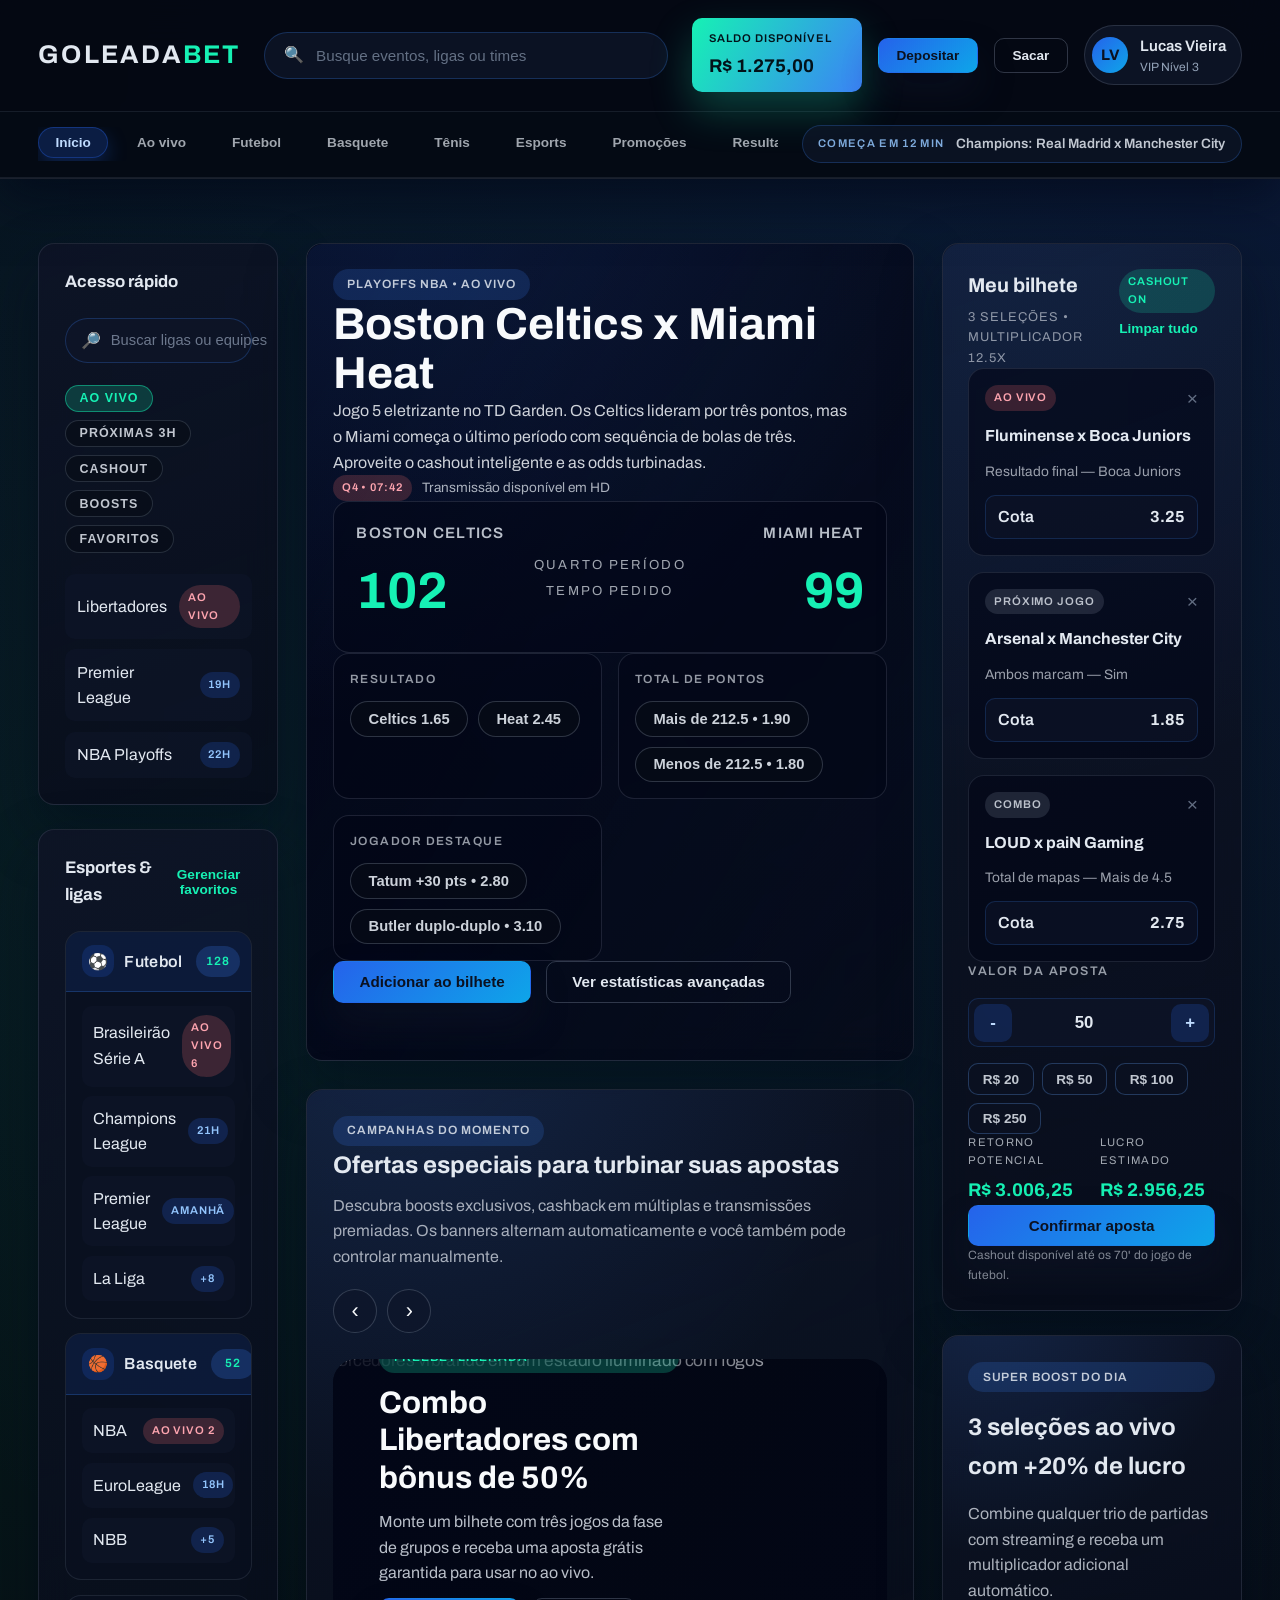
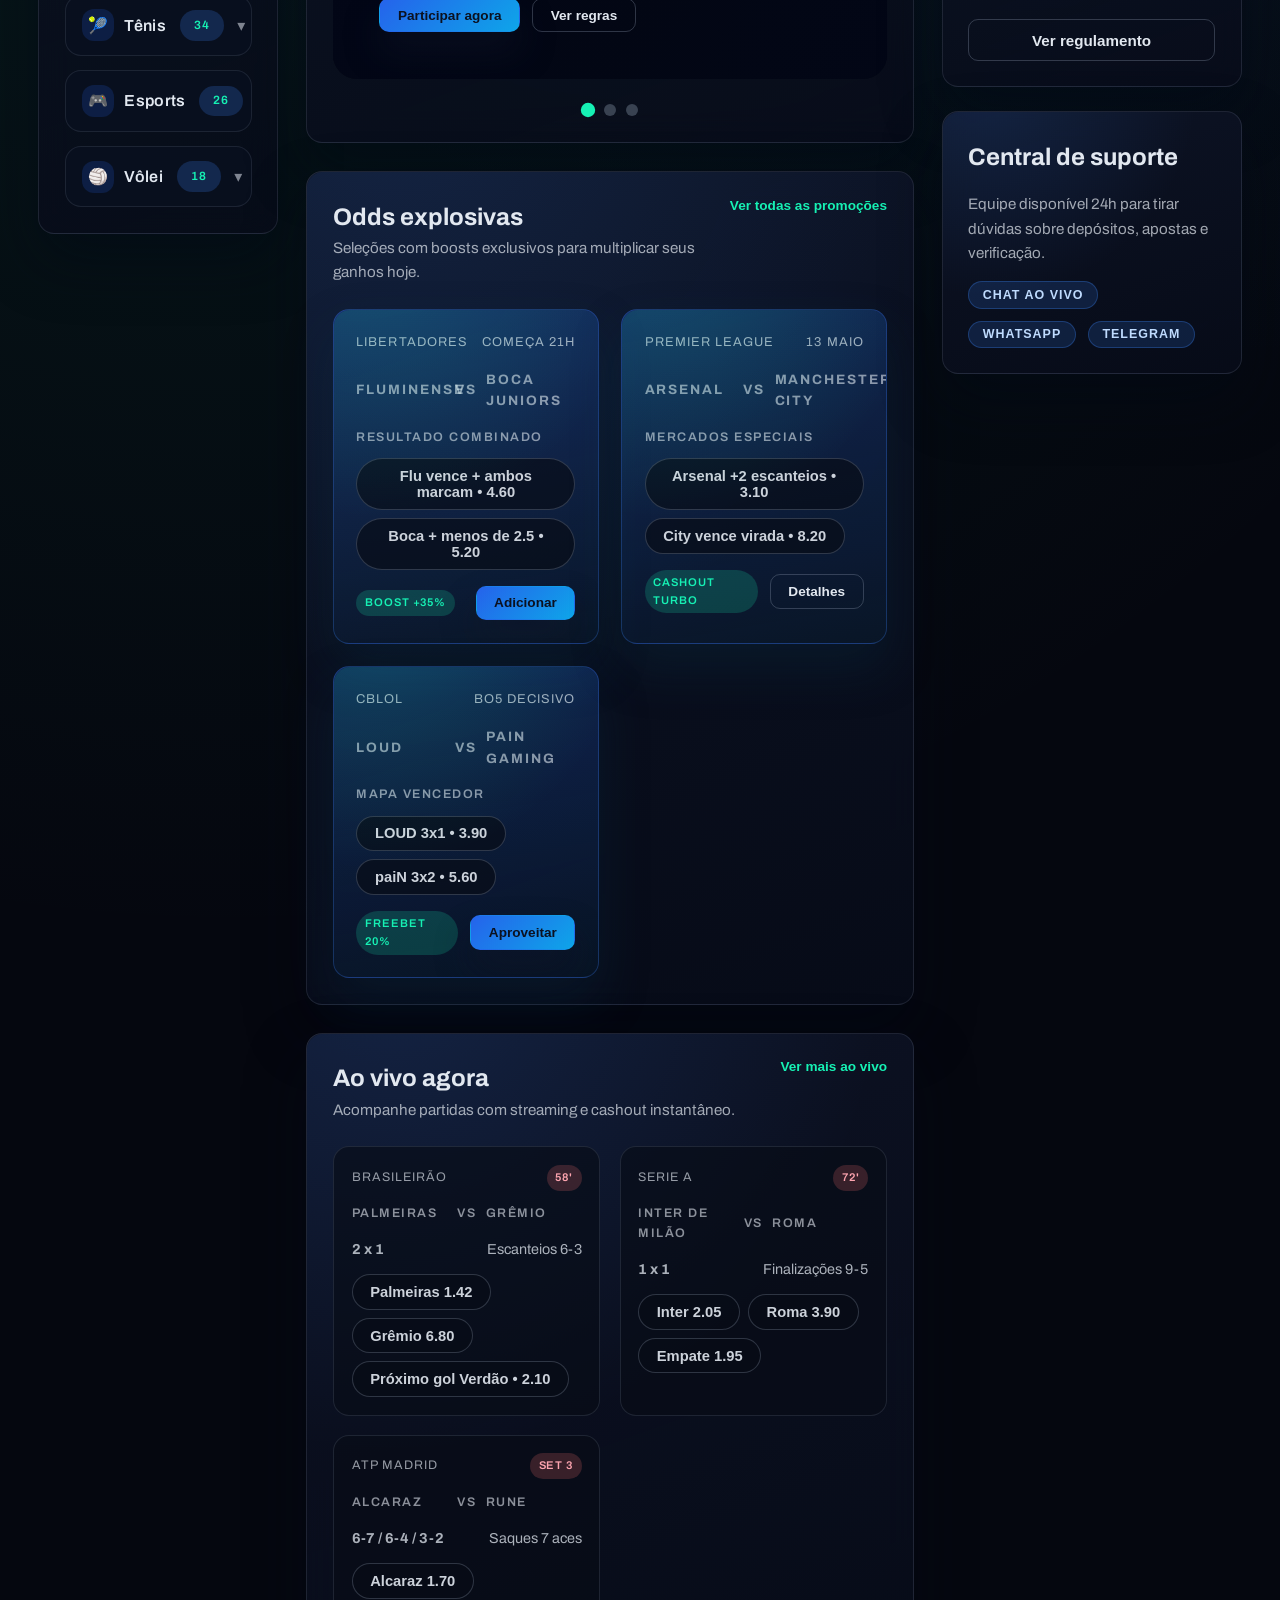
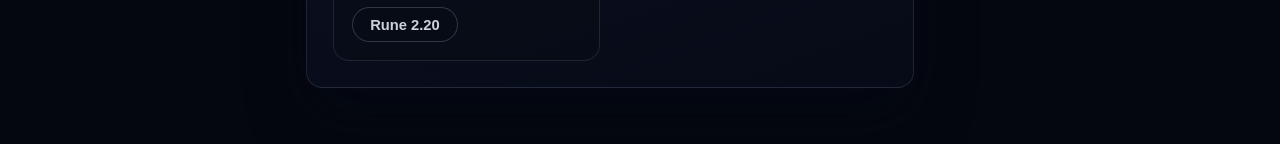
==== commit 880a35bb: "feat: add rotating banner to dashboard" ====
--- a/dashboard.html
+++ b/dashboard.html
@@ -285,6 +285,128 @@
             </div>
           </section>
 
+          <section
+            class="panel rotating-banner"
+            data-carousel
+            data-animate="fade-up"
+            aria-label="Ofertas especiais em destaque"
+          >
+            <header class="rotating-banner__header">
+              <div class="rotating-banner__copy">
+                <span class="section-badge">Campanhas do momento</span>
+                <h2>Ofertas especiais para turbinar suas apostas</h2>
+                <p>
+                  Descubra boosts exclusivos, cashback em múltiplas e transmissões premiadas.
+                  Os banners alternam automaticamente e você também pode controlar manualmente.
+                </p>
+              </div>
+              <div class="rotating-banner__nav">
+                <button
+                  class="rotating-banner__arrow"
+                  type="button"
+                  data-carousel-prev
+                  aria-label="Banner anterior"
+                >
+                  <span aria-hidden="true">‹</span>
+                </button>
+                <button
+                  class="rotating-banner__arrow"
+                  type="button"
+                  data-carousel-next
+                  aria-label="Próximo banner"
+                >
+                  <span aria-hidden="true">›</span>
+                </button>
+              </div>
+            </header>
+
+            <div class="rotating-banner__viewport">
+              <article class="carousel__slide is-active" data-carousel-slide>
+                <img
+                  src="https://images.unsplash.com/photo-1517649763962-0c623066013b?auto=format&fit=crop&w=1600&q=80"
+                  alt="Torcedores vibrando em um estádio iluminado com fogos"
+                  loading="lazy"
+                />
+                <div class="carousel__content">
+                  <span class="carousel__badge">Freebet liberada</span>
+                  <h3>Combo Libertadores com bônus de 50%</h3>
+                  <p>
+                    Monte um bilhete com três jogos da fase de grupos e receba uma aposta grátis
+                    garantida para usar no ao vivo.
+                  </p>
+                  <div class="carousel__actions">
+                    <button class="btn primary small" type="button">Participar agora</button>
+                    <button class="btn ghost small" type="button">Ver regras</button>
+                  </div>
+                </div>
+              </article>
+
+              <article class="carousel__slide" data-carousel-slide>
+                <img
+                  src="https://images.unsplash.com/photo-1461896836934-ffe607ba8211?auto=format&fit=crop&w=1600&q=80"
+                  alt="Jogadores de futebol disputando bola com arquibancada lotada ao fundo"
+                  loading="lazy"
+                />
+                <div class="carousel__content">
+                  <span class="carousel__badge">Cashback 20%</span>
+                  <h3>Proteção total na rodada da Premier League</h3>
+                  <p>
+                    Aposte nos mercados especiais de artilheiros e, se perder por um gol,
+                    devolvemos parte do valor em crédito.
+                  </p>
+                  <div class="carousel__actions">
+                    <button class="btn primary small" type="button">Garantir cashback</button>
+                    <button class="btn ghost small" type="button">Explorar mercados</button>
+                  </div>
+                </div>
+              </article>
+
+              <article class="carousel__slide" data-carousel-slide>
+                <img
+                  src="https://images.unsplash.com/photo-1518607692857-0b868b512da1?auto=format&fit=crop&w=1600&q=80"
+                  alt="Basquete profissional com jogador arremessando em quadra iluminada"
+                  loading="lazy"
+                />
+                <div class="carousel__content">
+                  <span class="carousel__badge">Streaming premium</span>
+                  <h3>NBA Finals com odds turbinadas ao vivo</h3>
+                  <p>
+                    Assista em 4K, aproveite estatísticas em tempo real e boosts relâmpago a cada
+                    pedido de tempo.
+                  </p>
+                  <div class="carousel__actions">
+                    <button class="btn primary small" type="button">Assistir agora</button>
+                    <button class="btn ghost small" type="button">Ver calendário</button>
+                  </div>
+                </div>
+              </article>
+            </div>
+
+            <div class="carousel__dots" role="tablist" aria-label="Selecione um dos banners">
+              <button
+                class="carousel__dot is-active"
+                type="button"
+                data-carousel-dot="0"
+                aria-label="Ver primeiro banner"
+                aria-current="true"
+              ></button>
+              <button
+                class="carousel__dot"
+                type="button"
+                data-carousel-dot="1"
+                aria-label="Ver segundo banner"
+                aria-current="false"
+              ></button>
+              <button
+                class="carousel__dot"
+                type="button"
+                data-carousel-dot="2"
+                aria-label="Ver terceiro banner"
+                aria-current="false"
+              ></button>
+            </div>
+          </section>
+
           <section class="panel dashboard-section explosive-odds" data-animate="fade-up">
             <header class="dashboard-section__header">
               <div>
--- a/styles.css
+++ b/styles.css
@@ -1987,6 +1987,17 @@
   gap: 1.5rem;
 }
 
+.shell-left .panel {
+  background: linear-gradient(180deg, #101a3c, #070c1f);
+  border: 1px solid rgba(59, 130, 246, 0.22);
+  box-shadow: 0 24px 50px rgba(4, 10, 24, 0.45);
+  backdrop-filter: none;
+}
+
+.shell-left .panel::after {
+  display: none;
+}
+
 .shell-center {
   grid-area: main;
   display: flex;
@@ -2299,6 +2310,176 @@
 
 .dashboard-section__header .link-button {
   white-space: nowrap;
+}
+
+.rotating-banner {
+  display: flex;
+  flex-direction: column;
+  gap: 1.6rem;
+}
+
+.rotating-banner__header {
+  display: flex;
+  align-items: flex-start;
+  justify-content: space-between;
+  gap: 1.25rem;
+  flex-wrap: wrap;
+}
+
+.rotating-banner__copy p {
+  margin-top: 0.5rem;
+  color: rgba(226, 232, 240, 0.72);
+  max-width: 520px;
+}
+
+.rotating-banner__nav {
+  display: inline-flex;
+  align-items: center;
+  gap: 0.65rem;
+}
+
+.rotating-banner__arrow {
+  width: 2.75rem;
+  height: 2.75rem;
+  border-radius: 999px;
+  border: 1px solid rgba(148, 163, 184, 0.28);
+  background: rgba(15, 23, 42, 0.72);
+  color: #f8fafc;
+  display: grid;
+  place-items: center;
+  font-size: 1.35rem;
+  cursor: pointer;
+  transition: background 0.3s ease, border-color 0.3s ease, transform 0.3s ease;
+}
+
+.rotating-banner__arrow:hover,
+.rotating-banner__arrow:focus-visible {
+  background: rgba(59, 130, 246, 0.24);
+  border-color: rgba(59, 130, 246, 0.5);
+  transform: translateY(-1px);
+}
+
+.rotating-banner__arrow:focus-visible {
+  outline: 2px solid rgba(59, 130, 246, 0.65);
+  outline-offset: 2px;
+}
+
+.rotating-banner__viewport {
+  position: relative;
+  overflow: hidden;
+  border-radius: var(--radius-lg);
+  min-height: clamp(220px, 32vw, 320px);
+  background: #030712;
+}
+
+.carousel__slide {
+  position: absolute;
+  inset: 0;
+  padding: clamp(1.8rem, 4.5vw, 2.9rem);
+  display: flex;
+  flex-direction: column;
+  justify-content: flex-end;
+  gap: 0.8rem;
+  color: #f8fafc;
+  opacity: 0;
+  pointer-events: none;
+  transform: scale(1.01);
+  transition: opacity 0.6s ease, transform 0.6s ease;
+}
+
+.carousel__slide.is-active {
+  opacity: 1;
+  pointer-events: auto;
+  transform: scale(1);
+}
+
+.carousel__slide img {
+  position: absolute;
+  inset: 0;
+  width: 100%;
+  height: 100%;
+  object-fit: cover;
+  transform: scale(1.02);
+  transition: transform 0.7s ease;
+  z-index: 0;
+  filter: saturate(1.1);
+}
+
+.carousel__slide.is-active img {
+  transform: scale(1.08);
+}
+
+.carousel__slide::after {
+  content: "";
+  position: absolute;
+  inset: 0;
+  background: linear-gradient(120deg, rgba(2, 6, 23, 0.9) 15%, rgba(2, 6, 23, 0.4) 60%, rgba(2, 6, 23, 0.75));
+  z-index: 1;
+}
+
+.carousel__content {
+  position: relative;
+  z-index: 2;
+  max-width: min(440px, 65%);
+  display: flex;
+  flex-direction: column;
+  gap: 0.75rem;
+}
+
+.carousel__content h3 {
+  font-size: clamp(1.35rem, 3vw, 1.95rem);
+  line-height: 1.2;
+}
+
+.carousel__content p {
+  color: rgba(226, 232, 240, 0.82);
+}
+
+.carousel__badge {
+  display: inline-flex;
+  align-items: center;
+  gap: 0.4rem;
+  padding: 0.35rem 0.9rem;
+  border-radius: 999px;
+  background: rgba(22, 241, 180, 0.22);
+  color: var(--color-highlight);
+  font-size: 0.75rem;
+  letter-spacing: 0.08em;
+  text-transform: uppercase;
+  font-weight: 600;
+}
+
+.carousel__actions {
+  display: flex;
+  flex-wrap: wrap;
+  gap: 0.75rem;
+}
+
+.carousel__dots {
+  display: flex;
+  justify-content: center;
+  gap: 0.65rem;
+}
+
+.carousel__dot {
+  width: 12px;
+  height: 12px;
+  border-radius: 999px;
+  border: none;
+  background: rgba(148, 163, 184, 0.35);
+  cursor: pointer;
+  transition: transform 0.3s ease, background 0.3s ease;
+}
+
+.carousel__dot.is-active,
+.carousel__dot[aria-current='true'] {
+  background: var(--color-highlight);
+  transform: scale(1.2);
+}
+
+.carousel__dot:focus-visible {
+  outline: 2px solid rgba(59, 130, 246, 0.6);
+  outline-offset: 2px;
 }
 
 .hero-banner {
@@ -2905,6 +3086,10 @@
   .shell-right {
     gap: 1.25rem;
   }
+
+  .rotating-banner__header {
+    align-items: flex-start;
+  }
 }
 
 @media (max-width: 820px) {
@@ -2931,6 +3116,16 @@
   .hero-score {
     gap: 1rem;
   }
+
+  .rotating-banner__header {
+    flex-direction: column;
+    align-items: flex-start;
+    gap: 1rem;
+  }
+
+  .rotating-banner__nav {
+    align-self: flex-end;
+  }
 }
 
 @media (max-width: 680px) {
@@ -2954,6 +3149,10 @@
   .sports-accordion summary {
     flex-wrap: wrap;
   }
+
+  .carousel__content {
+    max-width: 100%;
+  }
 }
 
 @media (max-width: 540px) {
@@ -2993,4 +3192,14 @@
   .live-card__teams span {
     display: none;
   }
-}
+
+  .rotating-banner__viewport {
+    min-height: 220px;
+  }
+
+  .rotating-banner__arrow {
+    width: 2.4rem;
+    height: 2.4rem;
+    font-size: 1.1rem;
+  }
+}
